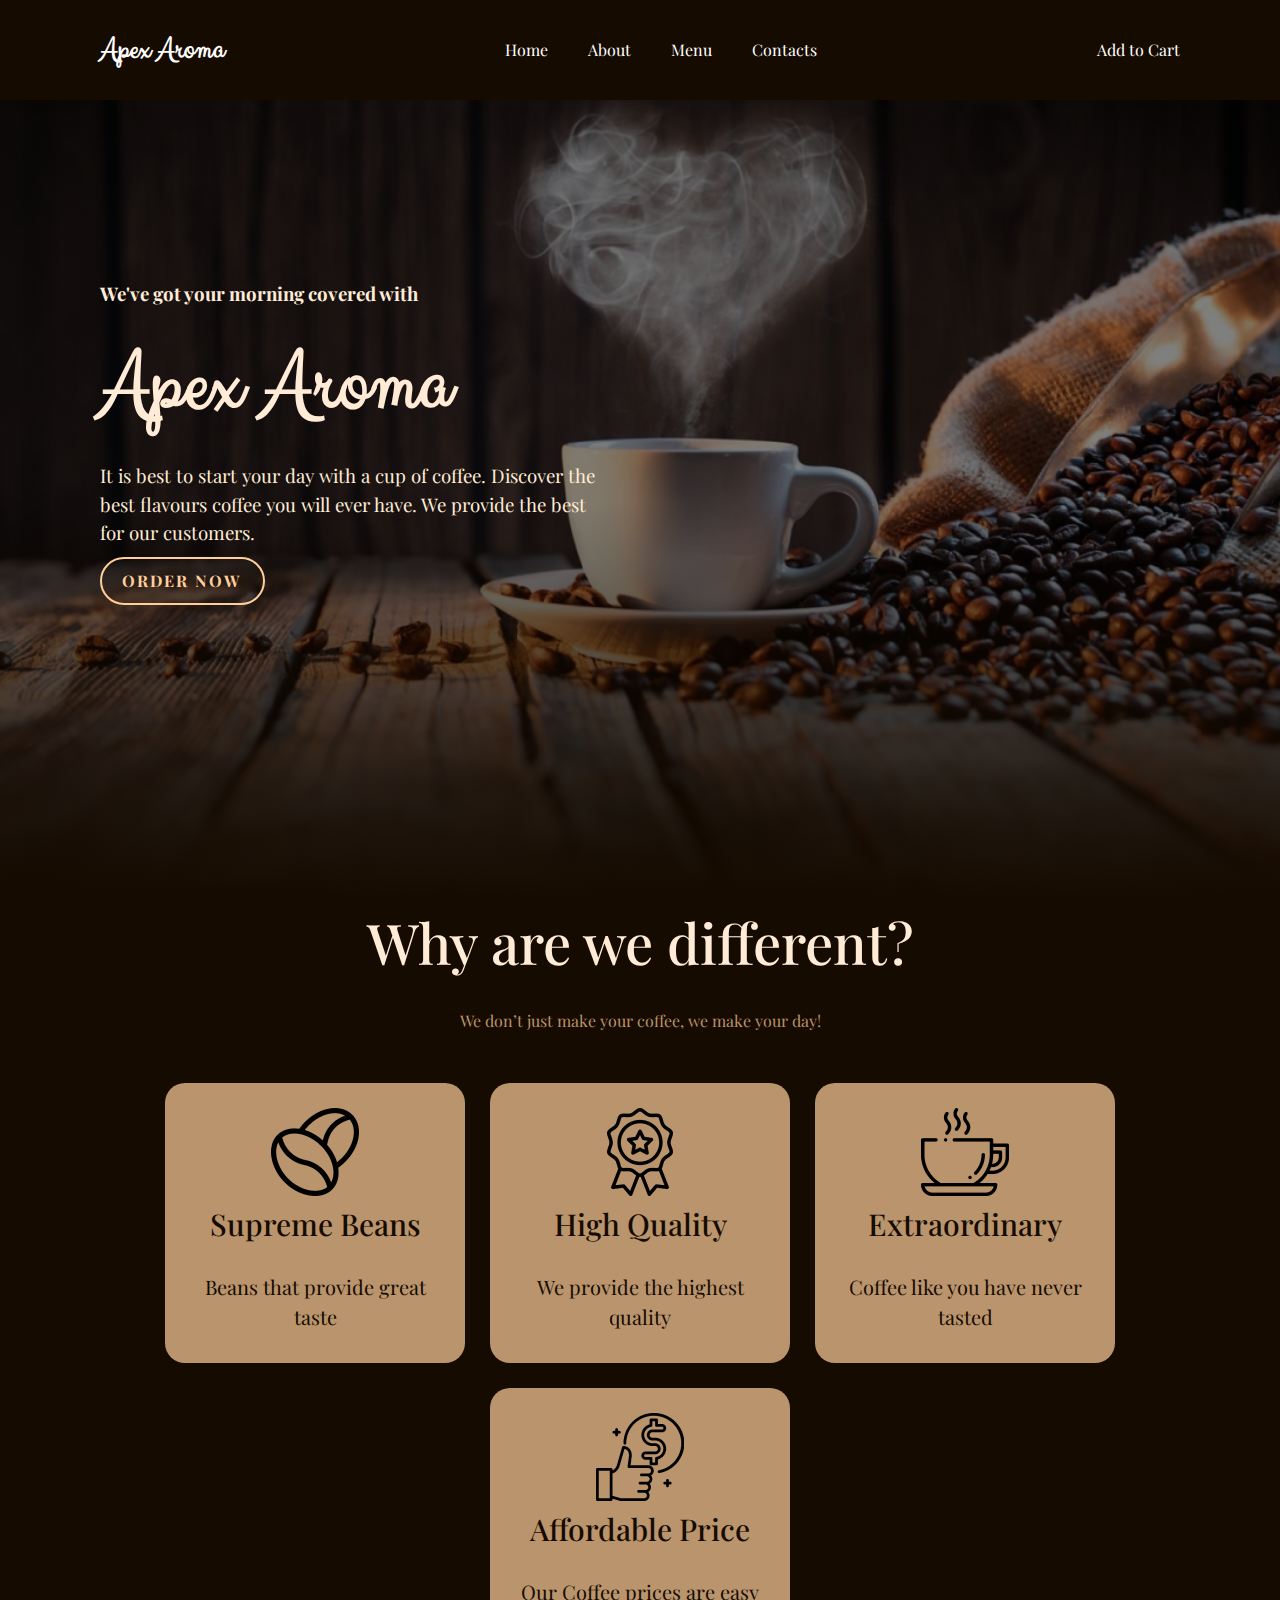
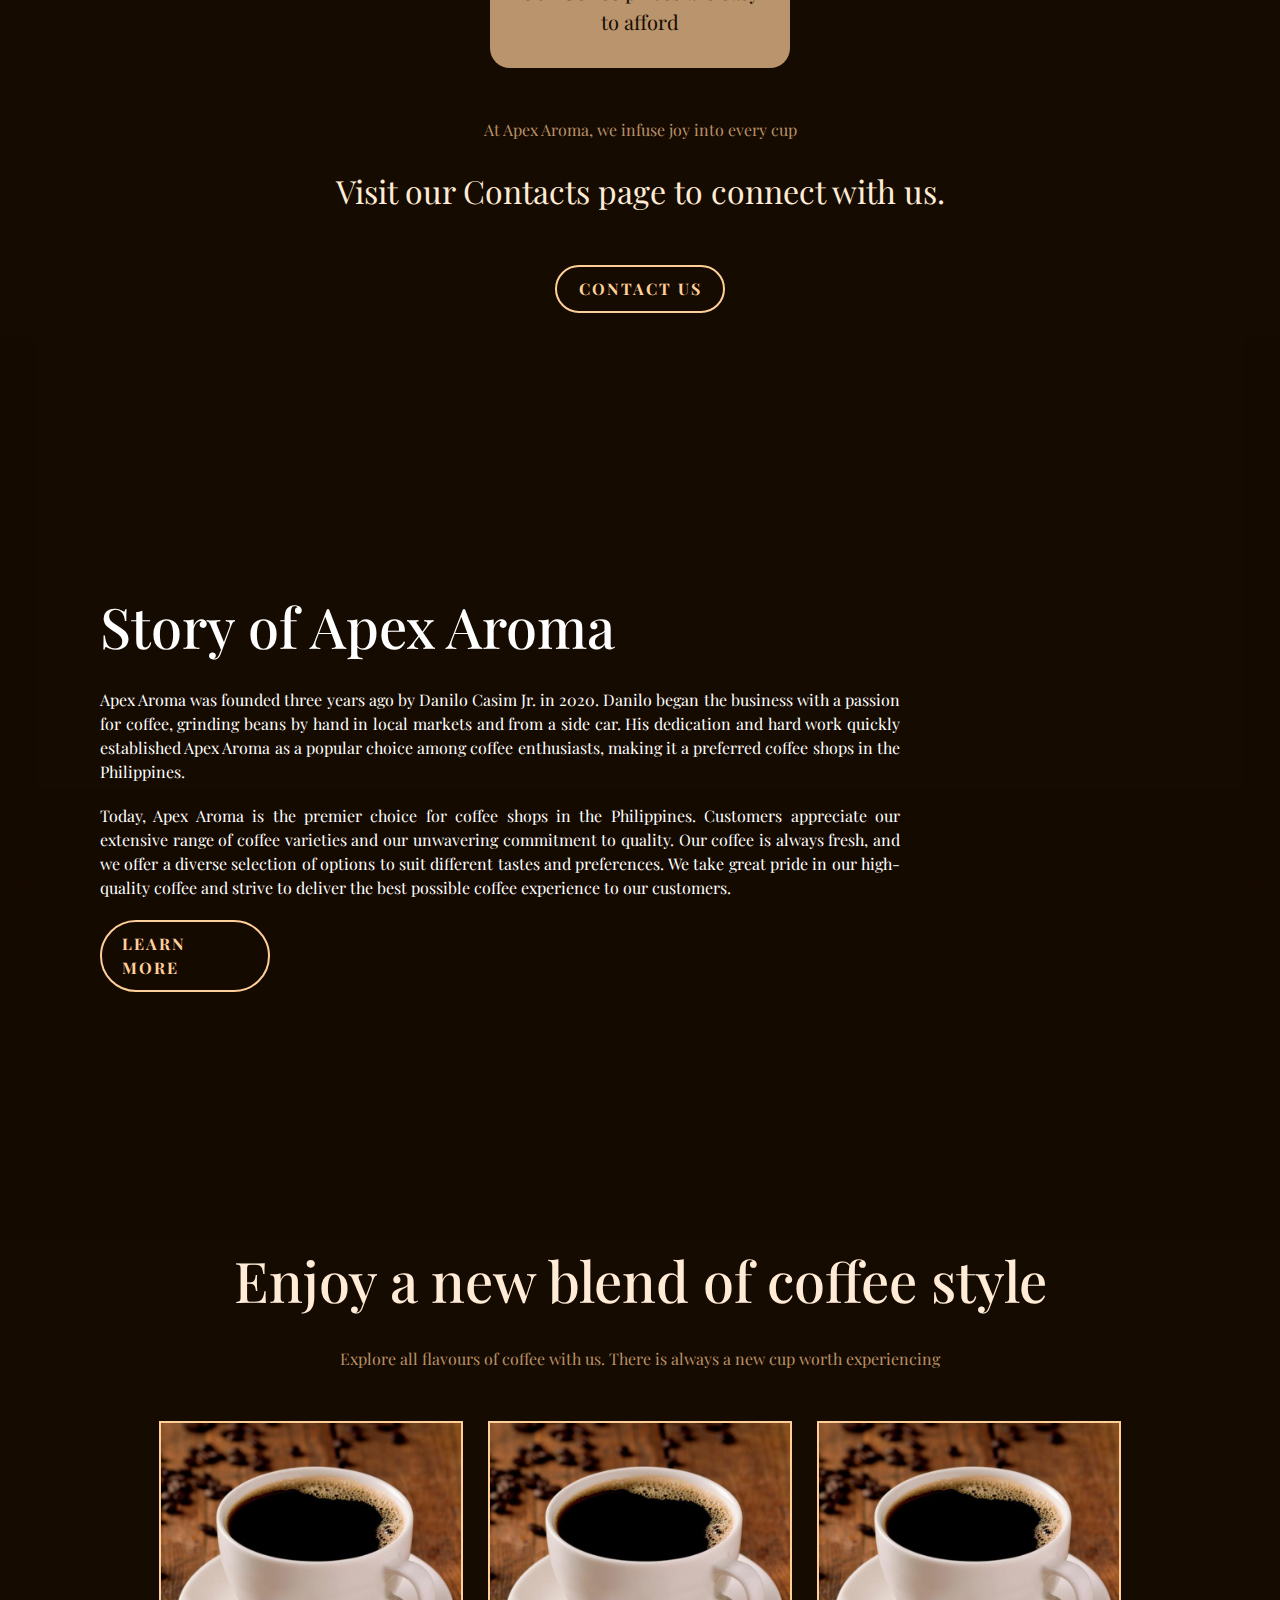
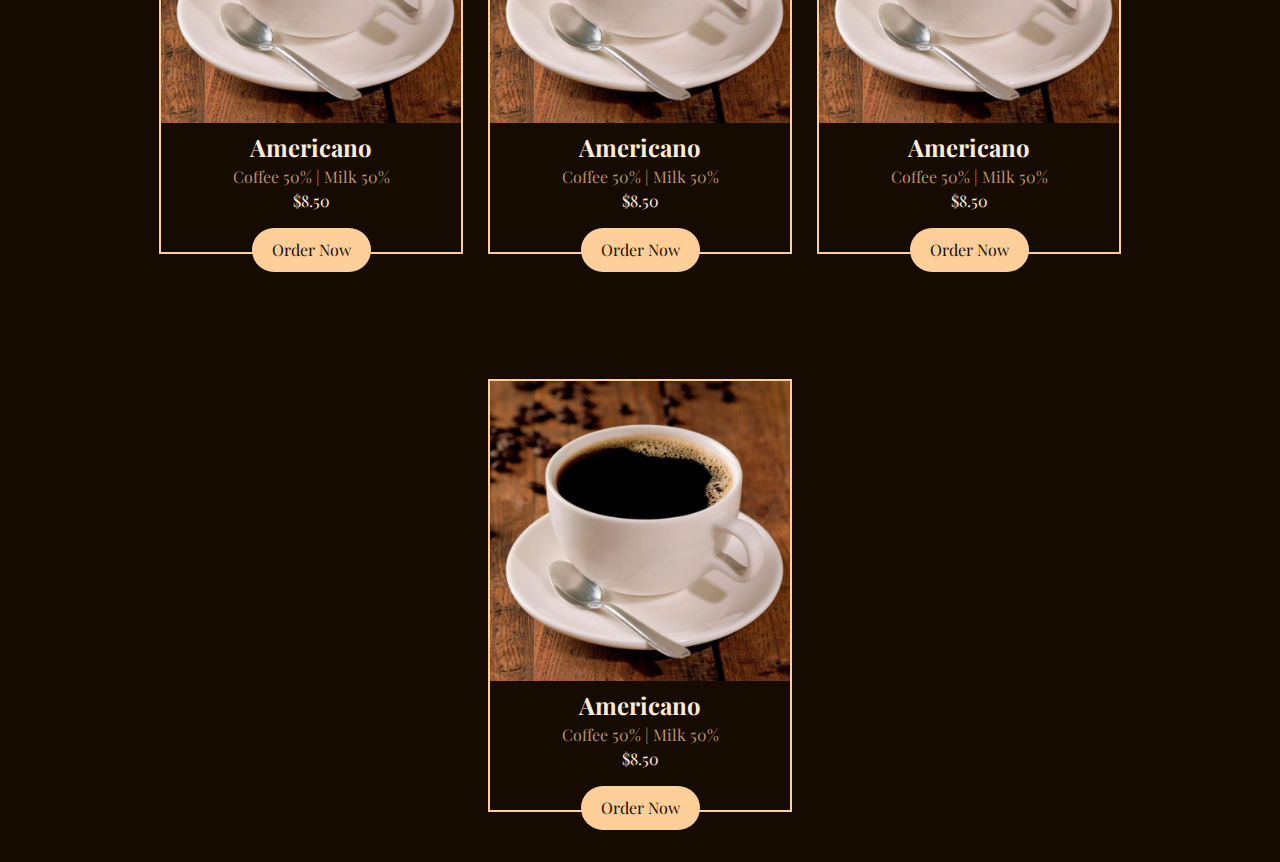
==== index.html @ 21113a62 "add Container for all coffees and foods" ====
<!DOCTYPE html>
<html lang="en">

<head>
    <meta charset="UTF-8" />
    <meta name="viewport" content="width=device-width, initial-scale=1.0" />
    <title>Apex Aroma</title>
    <link rel="icon" type="image/x-icon" href="/images/logo.png" />

    <link rel="preconnect" href="https://fonts.googleapis.com" />
    <link rel="preconnect" href="https://fonts.gstatic.com" crossorigin />
    <link href="https://fonts.googleapis.com/css2?family=Playfair+Display:ital,wght@0,400..900;1,400..900&display=swap" rel="stylesheet" />
    <link rel="preconnect" href="https://fonts.googleapis.com" />
    <link rel="preconnect" href="https://fonts.gstatic.com" crossorigin />
    <link href="https://fonts.googleapis.com/css2?family=Clicker+Script&display=swap" rel="stylesheet" />
    <link rel="stylesheet" href="styles.css" />
</head>

<body>
    <div class="container">
        <div class="landing-page">
            <nav>
                <div class="logo">
                    <h1><a href="index.html">Apex Aroma</a></h1>
                </div>
                <ul>
                    <li>
                        <a href="index.html" aria-label="This is the landing page">Home</a>
                    </li>
                    <li>
                        <a href="pages/about.html" aria-label="Read more about of this page">About</a
              >
            </li>
            <li>
              <a href="pages/menu.html" aria-label="Read more about menu of this page"
                >Menu</a
              >
            </li>
            <li>
              <a
                href="pages/contact.html"
                aria-label="Read more about contacts of this page"
                >Contacts</a
              >
            </li>
          </ul>
          <div class="links">
            <a href="#">Add to Cart</a>
        </div>
        </nav>
        <div class="landing-page-content">
            <h3>We've got your morning covered with</h3>
            <h1 class="brand-name">Apex Aroma</h1>
            <h3 class="heading-description">
                It is best to start your day with a cup of coffee. Discover the best flavours coffee you will ever have. We provide the best for our customers.
            </h3>
            <a class="btn menu" href="menu.html">Order Now</a>
        </div>
    </div>
    <div class="featured-section">
        <h2>Why are we different?</h2>
        <p>We don’t just make your coffee, we make your day!</p>
        <div class="wrapper">
            <div class="item">
                <div class="item-image">
                    <img src="images/coffee-beans 1.png" alt="coffee beans" />
                </div>
                <div class="item-title">
                    <h2>Supreme Beans</h2>
                </div>
                <div class="item-description">
                    <p>Beans that provide great taste</p>
                </div>
            </div>
            <div class="item">
                <div class="item-image">
                    <img src="images/badge 1.png" alt="badge" />
                </div>
                <div class="item-title">
                    <h2>High Quality</h2>
                </div>
                <div class="item-description">
                    <p>We provide the highest quality</p>
                </div>
            </div>
            <div class="item">
                <div class="item-image">
                    <img src="images/coffee-cup 1.png" alt="cup" />
                </div>
                <div class="item-title">
                    <h2>Extraordinary</h2>
                </div>
                <div class="item-description">
                    <p>Coffee like you have never tasted</p>
                </div>
            </div>
            <div class="item">
                <div class="item-image">
                    <img src="images/best-price 1.png" alt="best price" />
                </div>
                <div class="item-title">
                    <h2>Affordable Price</h2>
                </div>
                <div class="item-description">
                    <p>Our Coffee prices are easy to afford</p>
                </div>
            </div>
        </div>
        <div class="contacts">
            <p>
                At Apex Aroma, we infuse joy into every cup
                <span class="block">Visit our Contacts page to connect with us.
            </span>
            </p>
            <a class="btn btn-contacts" href="pages/contact.html">Contact Us</a>
        </div>
    </div>
    <div class="about-section">
        <h2>Story of Apex Aroma</h2>
        <p>
            Apex Aroma was founded three years ago by Danilo Casim Jr. in 2020. Danilo began the business with a passion for coffee, grinding beans by hand in local markets and from a side car. His dedication and hard work quickly established Apex Aroma as a popular
            choice among coffee enthusiasts, making it a preferred coffee shops in the Philippines.
        </p>
        <p>
            Today, Apex Aroma is the premier choice for coffee shops in the Philippines. Customers appreciate our extensive range of coffee varieties and our unwavering commitment to quality. Our coffee is always fresh, and we offer a diverse selection of options
            to suit different tastes and preferences. We take great pride in our high-quality coffee and strive to deliver the best possible coffee experience to our customers.
        </p>
        <a class="btn btn-about" href="pages/about.html">Learn More</a>
    </div>
    <div class="products-gallery">
        <h2 class="heading">Enjoy a new blend of coffee style</h2>
        <p class="description">Explore all flavours of coffee with us. There is always a new cup worth experiencing</p>
        <div class="coffee-wrapper">
            <div class="coffee-container">
                <div class="coffee-img">
                    <img src="images/americano.jpeg" alt="americano" />
                </div>
                <div class="coffee-content">
                    <h2>Americano</h2>
                    <p class="brown">Coffee 50% | Milk 50%</p>
                    <p>$8.50</p>
                </div>
                <a href="#">Order Now</a>
            </div>
            <div class="coffee-container">
                <div class="coffee-img">
                    <img src="images/americano.jpeg" alt="americano" />
                </div>
                <div class="coffee-content">
                    <h2>Americano</h2>
                    <p class="brown">Coffee 50% | Milk 50%</p>
                    <p>$8.50</p>
                </div>
                <a href="#">Order Now</a>
            </div>
            <div class="coffee-container">
                <div class="coffee-img">
                    <img src="images/americano.jpeg" alt="americano" />
                </div>
                <div class="coffee-content">
                    <h2>Americano</h2>
                    <p class="brown">Coffee 50% | Milk 50%</p>
                    <p>$8.50</p>
                </div>
                <a href="#">Order Now</a>
            </div>
            <div class="coffee-container">
                <div class="coffee-img">
                    <img src="images/americano.jpeg" alt="americano" />
                </div>
                <div class="coffee-content">
                    <h2>Americano</h2>
                    <p class="brown">Coffee 50% | Milk 50%</p>
                    <p>$8.50</p>
                </div>
                <a href="#">Order Now</a>
            </div>



        </div>


    </div>
    </div>
    </div>
</body>

</html>
---- styles.css ----
:root {
  --brown: #160b00;
  --btn: #ffcf9a;
  --text-content: #ffcf9ab3;
  --text-heading: #ffebd6;
  --white: #ffffff;
}

html {
  box-sizing: border-box;
}

*,
*::before,
*::after {
  box-sizing: inherit;
  margin: 0;
  padding: 0;
  line-height: 1.5;
}

body {
  font-family: "Playfair Display", serif;
  color: var(--white);
}

.landing-page {
  background-image: linear-gradient(
      180deg,
      rgba(0, 0, 0, 0.5) 56%,
      #160b00 100%
    ),
    url(images/coffee_image.png);
  background-repeat: no-repeat;
  background-size: cover;
  background-position: right 0px center;
  min-height: 100dvh;
}

.logo {
  font-family: "Clicker Script", serif;
}

nav {
  position: sticky;
  top: 0;
  display: flex;
  justify-content: space-between;
  align-items: center;
  height: 100px;
  padding: 0 100px;
  background-color: var(--brown);
}

ul {
  display: flex;
  list-style: none;
  column-gap: 40px;
}

a {
  text-decoration: none;
  color: inherit;
}

.landing-page-content {
  display: flex;
  flex-direction: column;
  margin: 180px 100px 0;
  row-gap: 10px;
  color: var(--text-heading);
}

.brand-name {
  font-family: "Clicker Script", serif;
  font-size: clamp(3.5rem, 7vw, 8rem);
}

.heading-description {
  max-width: 500px;
  font-weight: normal;
}

.btn {
  display: inline-block;
  padding: 10px 20px;
  width: 165px;
  border: 2px solid var(--btn);
  border-radius: 50px;
  color: var(--btn);
  font-weight: bold;
  letter-spacing: 2px;
  text-transform: uppercase;
}

.btn:hover {
  background-color: var(--btn);
  color: var(--brown);
  transition: 0.3s ease-in;
}

.featured-section {
  min-height: 100dvh;
  background-color: var(--brown);
  text-align: center;
  display: flex;
  justify-content: center;
  align-items: center;
  flex-direction: column;
}

.featured-section h2 {
  color: var(--text-heading);
  font-size: clamp(2rem, 5vw, 3.5rem);
  font-weight: 500;
  margin-bottom: 25px;
}

.featured-section p {
  font-weight: normal;
  color: var(--text-content);
}

.wrapper {
  display: flex;
  flex-wrap: wrap;
  justify-content: center;
  align-items: center;
  margin: 50px;
  gap: 25px;
}

.item {
  display: inline-block;
  background-color: var(--text-content);
  height: 280px;
  max-width: 300px;
  border-radius: 20px;
  padding: 25px;
  box-shadow: 50px;
}

.item-title h2 {
  color: var(--brown);
  font-size: 30px;
}

.item-description p {
  font-size: 20px;
  color: var(--brown);
}

span.block {
  margin: 25px 0;
  display: block;
  font-size: clamp(0.5rem, 4vw, 2rem);
  color: var(--text-heading);
}

.btn-contacts {
  width: 170px;
  margin: 25px 0;
}

.about-section {
  display: flex;
  flex-direction: column;
  justify-content: center;
  align-items: flex-start;
  min-height: 100dvh;
  background: linear-gradient(180deg, #160b00 0%, rgba(22, 11, 0, 0.5) 100%),
    url(images/coffee-bg.png) no-repeat right 0 center / cover var(--brown);
  box-shadow: inset 0 -412px 500px -270px #160b00;
  gap: 20px;
  padding: 100px;
}

.about-section h2 {
  font-size: clamp(2rem, 5vw, 3.5rem);
  font-weight: 500;
}

.about-section p {
  max-width: 800px;
  font-size: clamp(1rem, 1.25vw, 1.25rem);
  text-align: justify;
}

.btn-about {
  width: 170px;
}

.products-gallery {
  min-height: 100dvh;
  background-color: var(--brown);
  display: flex;
  align-items: center;
  justify-content: center;
  flex-direction: column;
}

.products-gallery .heading {
  color: var(--text-heading);
  font-size: clamp(2rem, 5vw, 3.5rem);
  font-weight: 500;
  margin-bottom: 25px;
}

.products-gallery .description {
  font-weight: normal;
  color: var(--text-content);
  text-align: center;
}

.coffee-wrapper {
  display: flex;
  justify-content: center;
  flex-direction: row;
  flex-wrap: wrap;
  gap: 25px;
}

.coffee-container {
  background-color: var(--brown);
  display: flex;
  flex-direction: column;
  flex-wrap: wrap;
  justify-content: center;
  align-items: center;
  border: 2px solid var(--btn);
  margin: 50px 0;
}

.products-gallery img {
  height: auto;
  width: 300px;
}

.coffee-content {
  text-align: center;
  color: var(--text-heading);
}

.coffee-content .brown {
  color: var(--text-content);
}

.products-gallery a {
  text-decoration: none;
  background-color: var(--btn);
  color: var(--brown);
  padding: 10px 20px;
  border-radius: 50px;
  margin: 15px 0 -20px;
}

.products-gallery a:hover {
  transform: scale(1.1);
  transition: 0.2s ease-in;
}
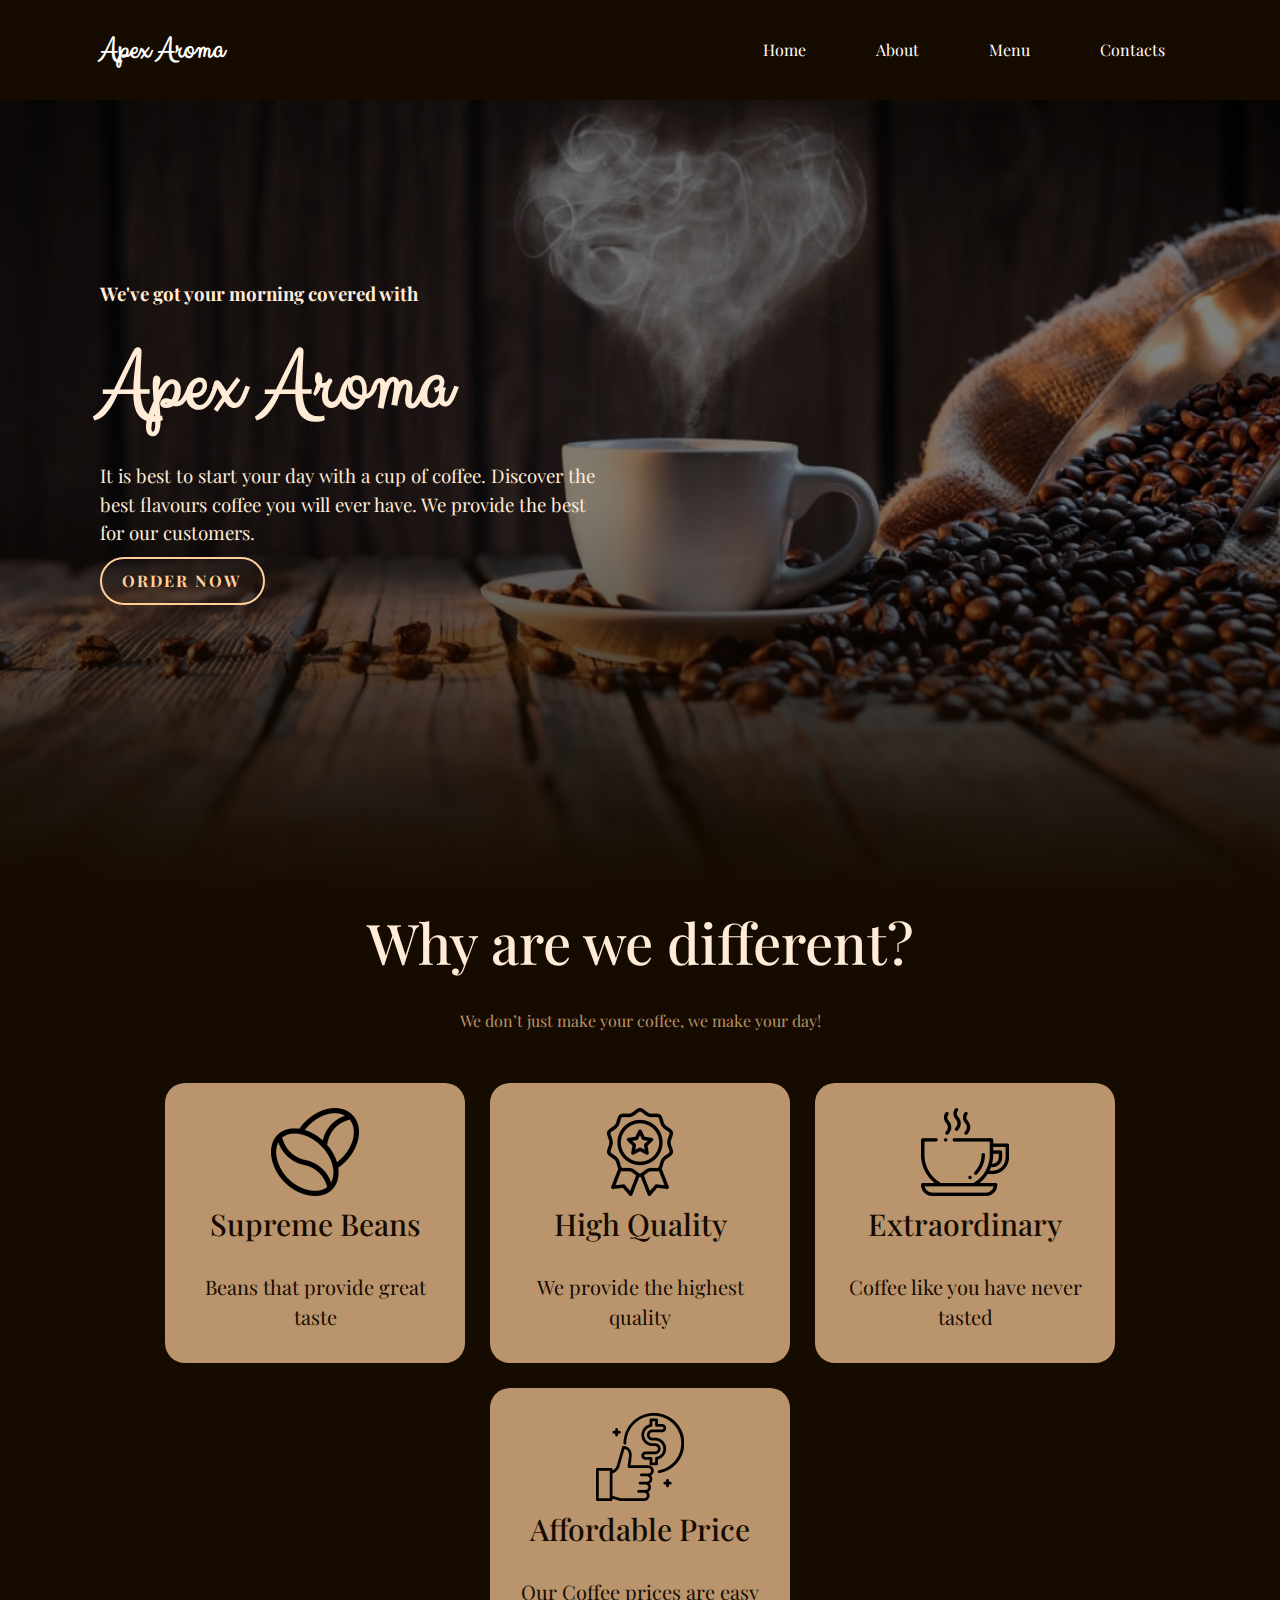
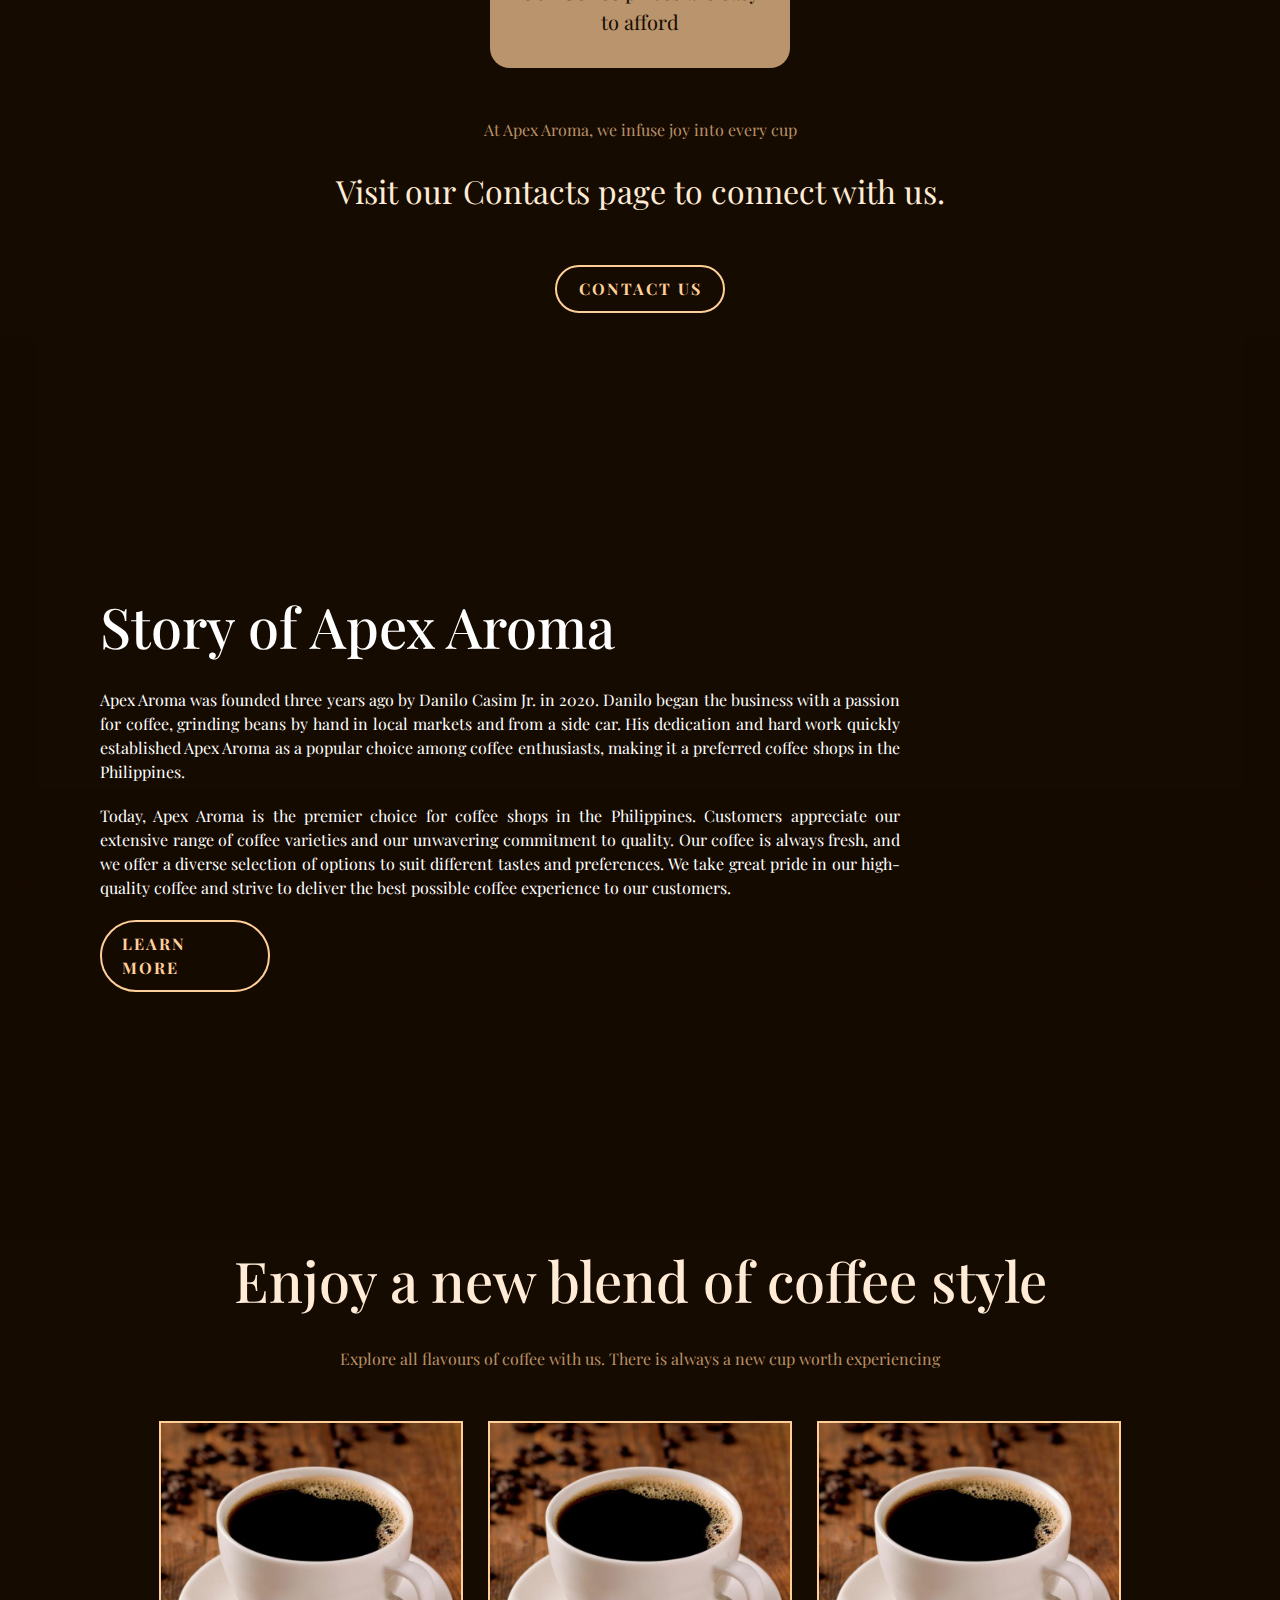
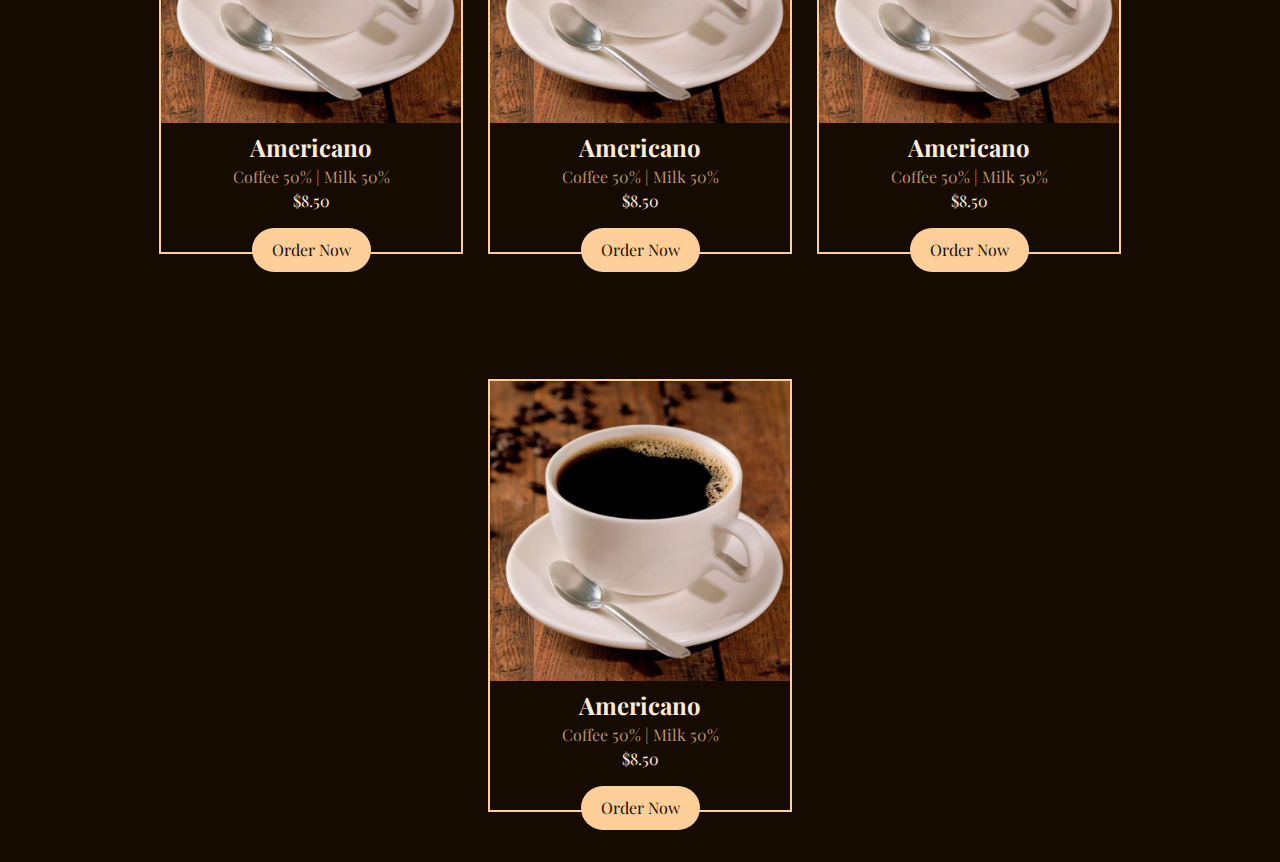
==== commit 8d1abe02: "Add navigation bar responsive burger" ====
--- a/index.html
+++ b/index.html
@@ -23,7 +23,7 @@
                 <div class="logo">
                     <h1><a href="index.html">Apex Aroma</a></h1>
                 </div>
-                <ul>
+                <ul class="nav-links">
                     <li>
                         <a href="index.html" aria-label="This is the landing page">Home</a>
                     </li>
@@ -44,9 +44,12 @@
               >
             </li>
           </ul>
-          <div class="links">
-            <a href="#">Add to Cart</a>
-        </div>
+          <div class="burger">
+            <div class="line-1"></div>
+            <div class="line-2"></div>
+            <div class="line-3"></div>
+          </div>    
+        
         </nav>
         <div class="landing-page-content">
             <h3>We've got your morning covered with</h3>
@@ -184,6 +187,7 @@
     </div>
     </div>
     </div>
+    <script src="index.js"></script>
 </body>
 
 </html>--- a/styles.css
+++ b/styles.css
@@ -52,6 +52,45 @@
   background-color: var(--brown);
 }
 
+.nav-links {
+  display: flex;
+  justify-content: space-around;
+  width: 40%;
+}
+
+.nav-links a {
+  position: relative;
+  color: var(--white);
+  text-decoration: none;
+}
+
+.nav-links a::before {
+  content: "";
+  position: absolute;
+  top: 100%;
+  left: 0;
+  width: 0;
+  height: 2px;
+  background: var(--white);
+  transition: 0.3s;
+}
+
+.nav-links a:hover::before {
+  width: 100%;
+}
+
+.burger {
+  display: none;
+}
+
+.burger div {
+  width: 25px;
+  height: 3px;
+  background-color: var(--white);
+  margin: 5px;
+  transition: all 0.3s ease;
+}
+
 ul {
   display: flex;
   list-style: none;
@@ -258,3 +297,83 @@
   transform: scale(1.1);
   transition: 0.2s ease-in;
 }
+
+/* PHONE */
+
+@media screen and (max-width: 768px) {
+  body {
+    overflow-x: hidden;
+  }
+  .landing-page {
+    margin: 0 -100px;
+  }
+  .landing-page-content {
+    margin-top: 20%;
+    padding: 0 10%;
+  }
+  .about-section {
+    margin: 0 -100px;
+    padding: 0 35%;
+  }
+  nav {
+    display: flex;
+    justify-content: space-around;
+  }
+  .nav-links {
+    position: absolute;
+    right: 0px;
+    height: 92vh;
+    top: 8vh;
+    background-color: var(--brown);
+    z-index: 5;
+    display: flex;
+    flex-direction: column;
+    align-items: center;
+    width: 100%;
+    transform: translateX(100%);
+    transition: transform 0.5s ease-in;
+  }
+  .nav-links li {
+    opacity: 0;
+  }
+  .products-gallery {
+    text-align: center;
+  }
+  .burger,
+  .logo {
+    display: block;
+    cursor: pointer;
+    z-index: 6;
+  }
+}
+
+.nav-active {
+  transform: translateX(0%);
+}
+
+@keyframes navLinkFade {
+  from {
+    opacity: 0;
+    transform: translateX(50px);
+  }
+  to {
+    opacity: 1;
+    transform: translateX(0px);
+  }
+}
+
+.toggle .line-1 {
+  transform: rotate(-45deg) translate(-5px, 6px);
+}
+
+.toggle .line-2 {
+  opacity: 0;
+}
+
+.toggle .line-3 {
+  transform: rotate(45deg) translate(-5px, -6px);
+}
+
+.nav-active {
+  transform: translateX(0%);
+}
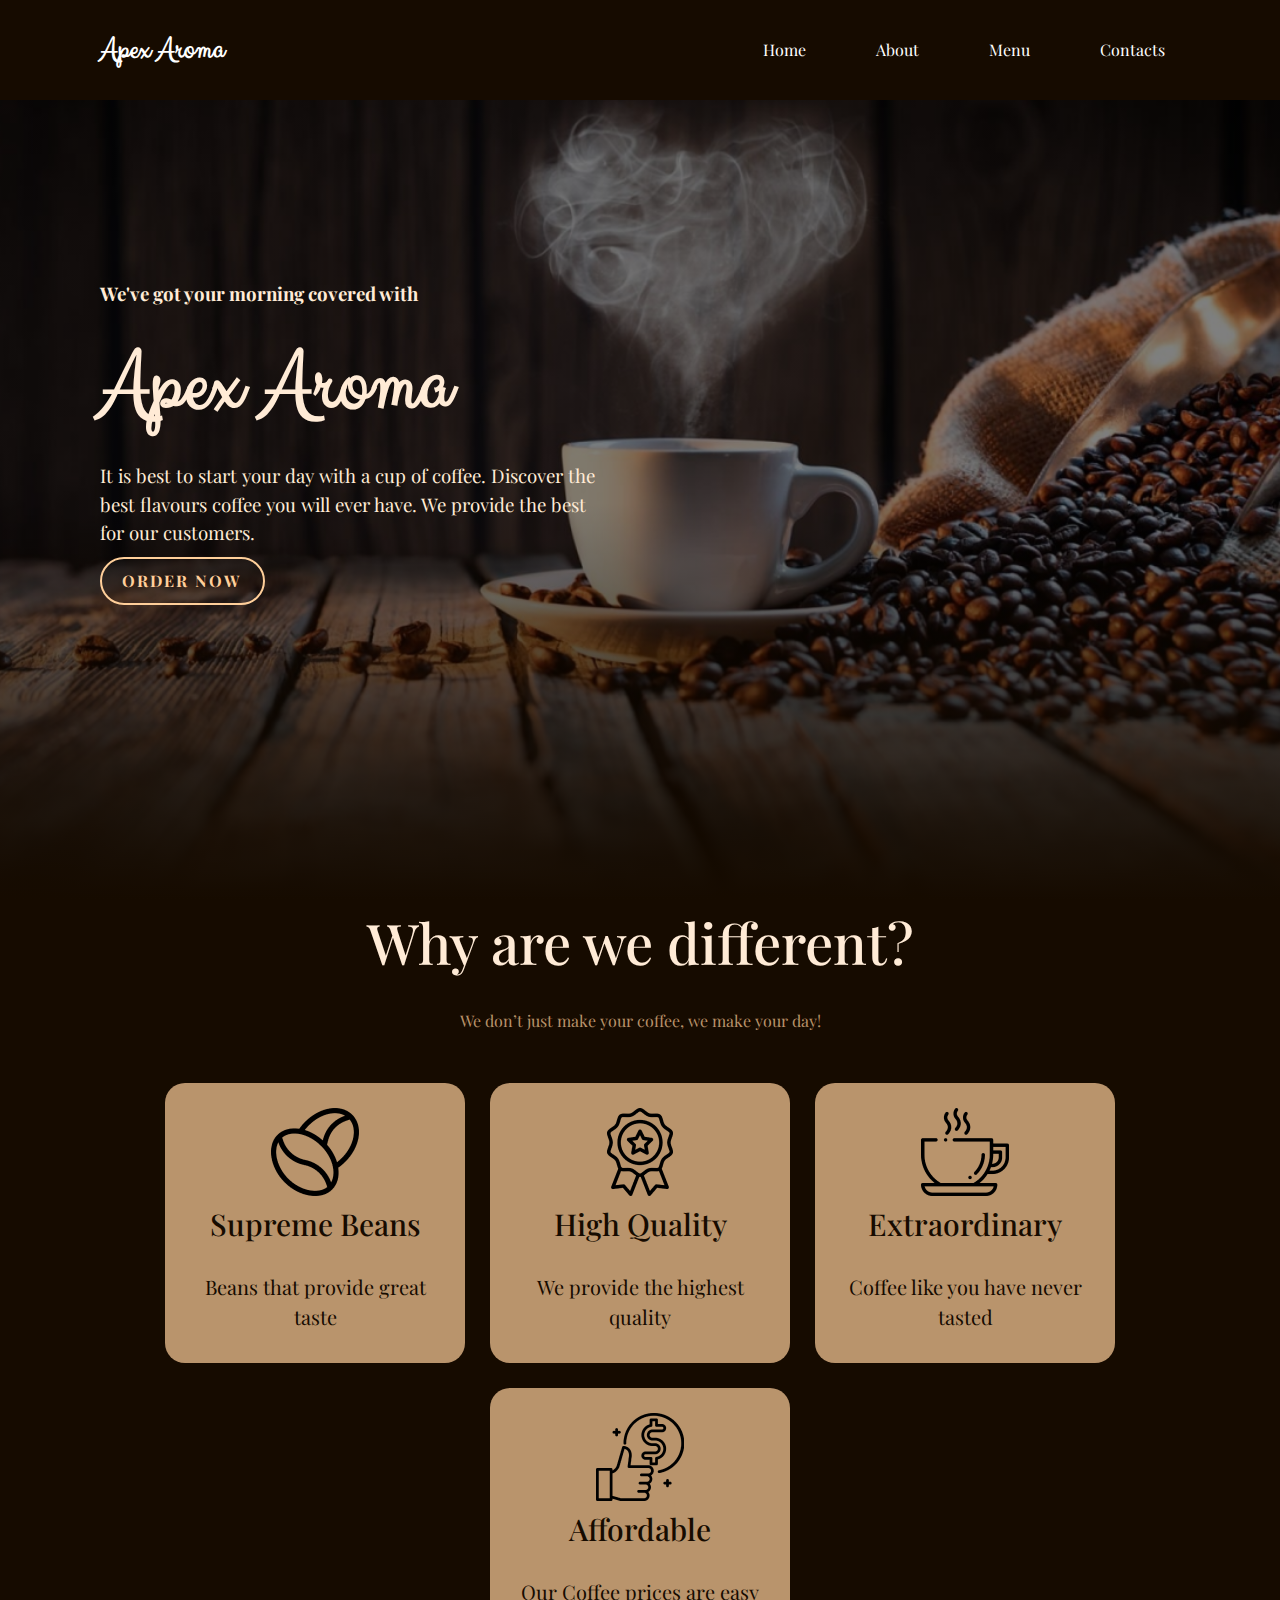
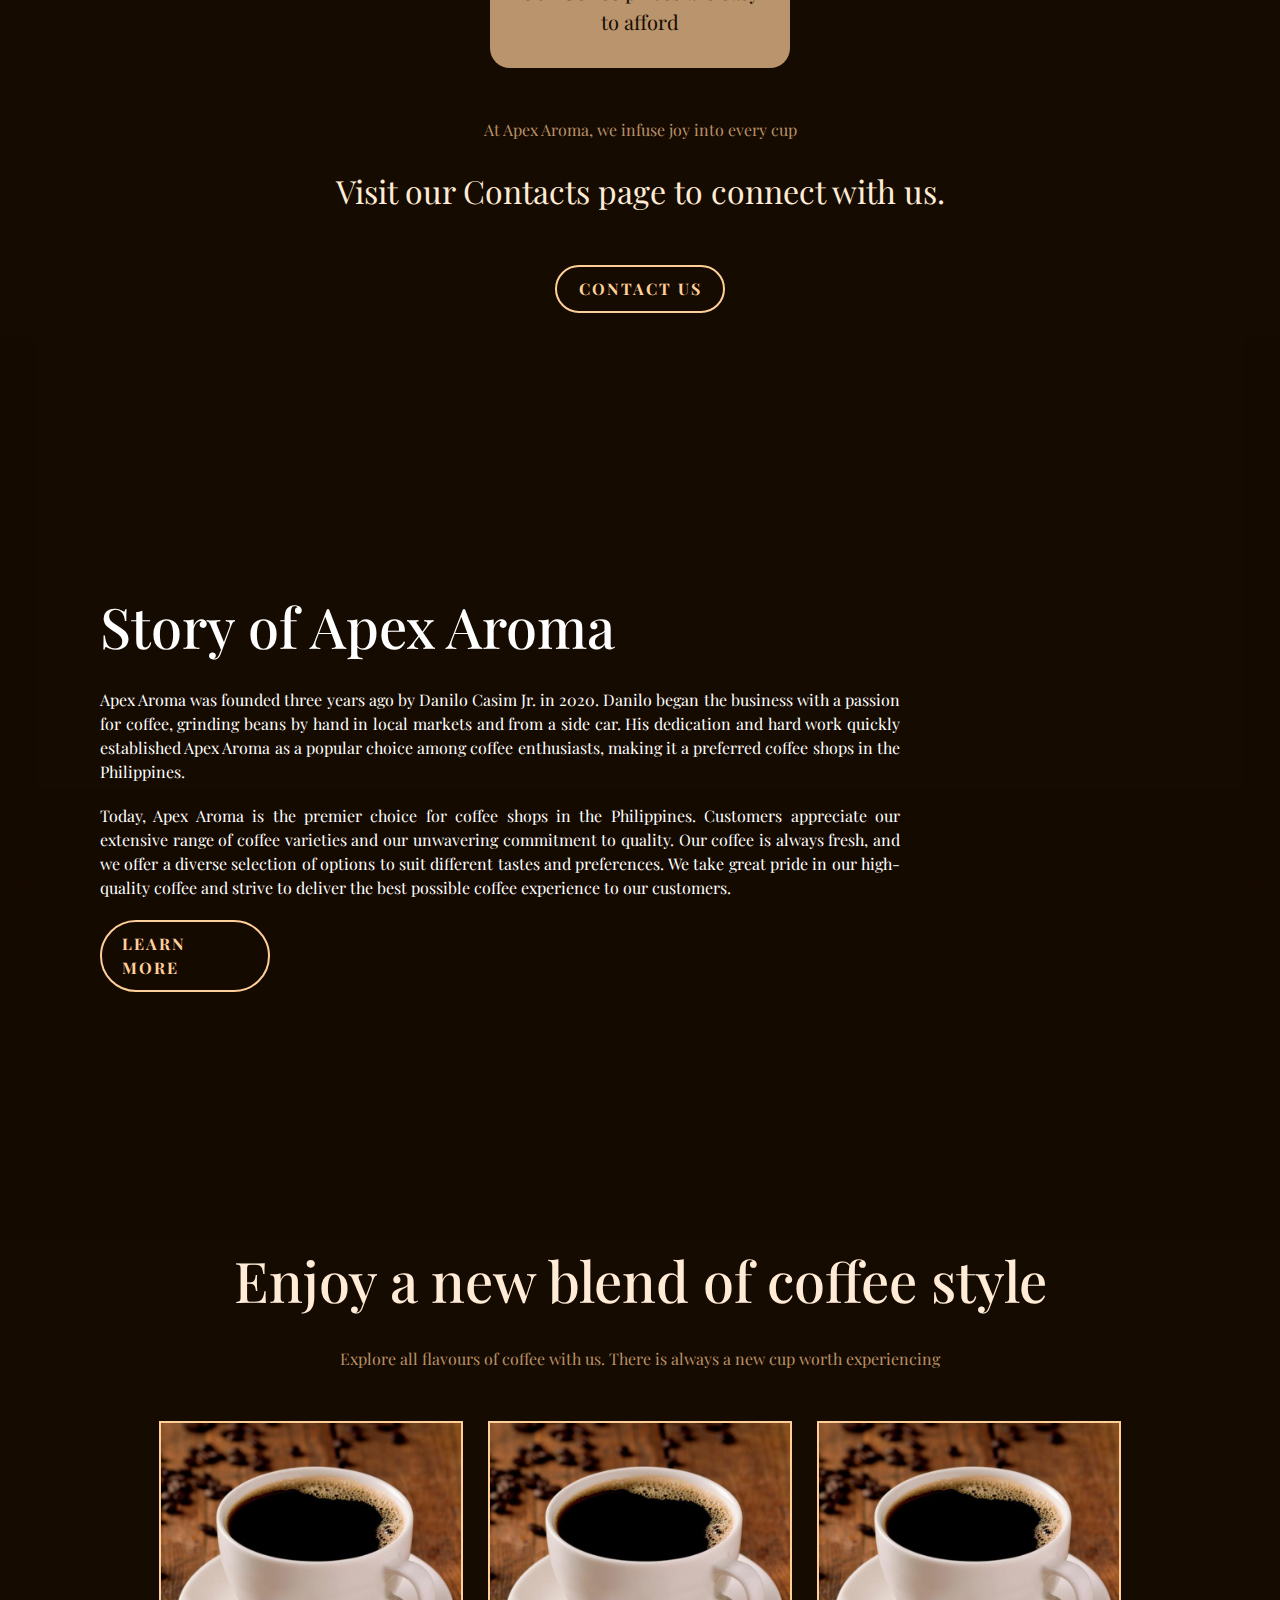
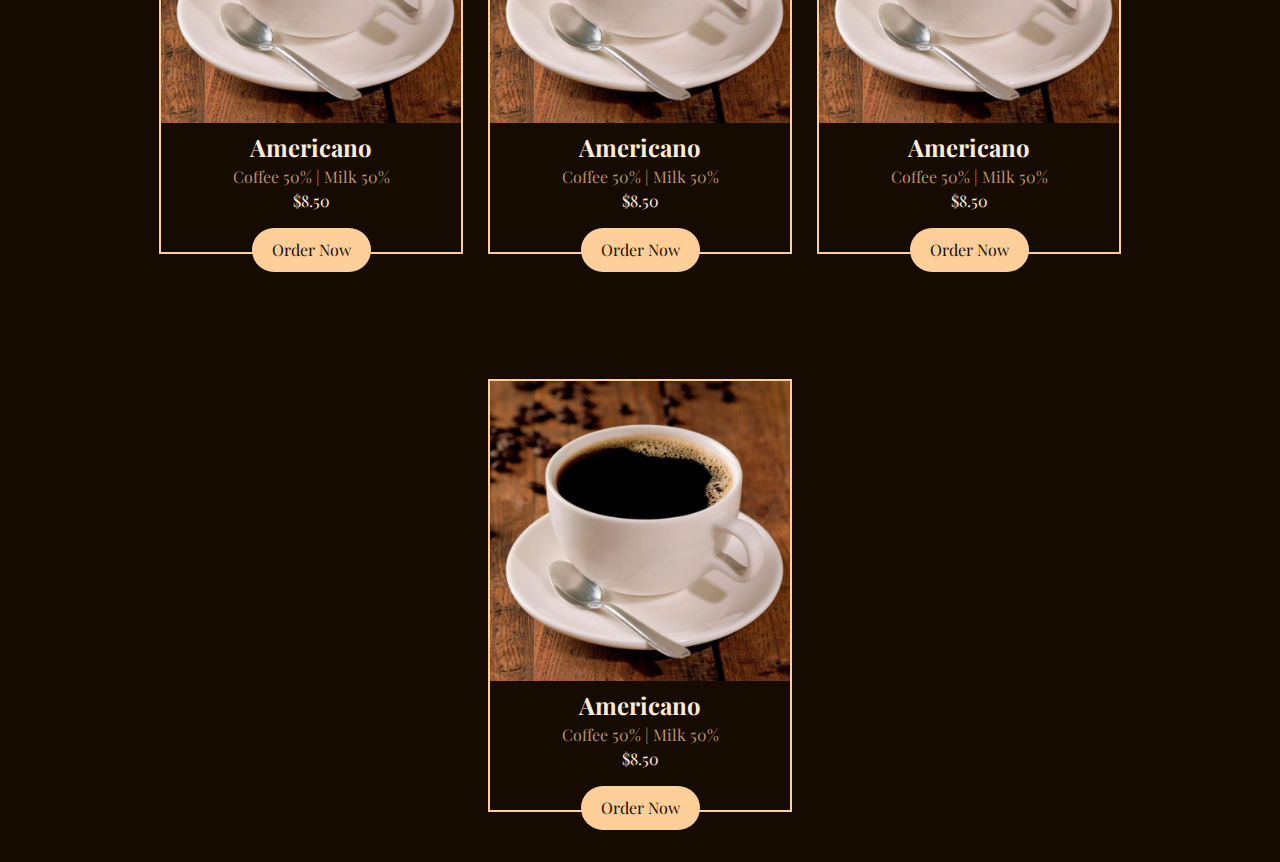
==== commit 4cad4745: "Add preloader and fix bugs" ====
--- a/index.html
+++ b/index.html
@@ -17,6 +17,15 @@
 </head>
 
 <body>
+    <div id="preloader">
+        <img src="images/logo.png" alt="logo">
+        <h1>Brewing Your Coffee</h1>
+        <div class="loading">
+            <div class="line-box">
+                <div class="line"></div>
+            </div>
+        </div>
+    </div>
     <div class="container">
         <div class="landing-page">
             <nav>
@@ -57,7 +66,7 @@
             <h3 class="heading-description">
                 It is best to start your day with a cup of coffee. Discover the best flavours coffee you will ever have. We provide the best for our customers.
             </h3>
-            <a class="btn menu" href="menu.html">Order Now</a>
+            <a class="btn menu" href="pages/menu.html">Order Now</a>
         </div>
     </div>
     <div class="featured-section">
@@ -102,7 +111,7 @@
                     <img src="images/best-price 1.png" alt="best price" />
                 </div>
                 <div class="item-title">
-                    <h2>Affordable Price</h2>
+                    <h2>Affordable</h2>
                 </div>
                 <div class="item-description">
                     <p>Our Coffee prices are easy to afford</p>
--- a/styles.css
+++ b/styles.css
@@ -4,6 +4,8 @@
   --text-content: #ffcf9ab3;
   --text-heading: #ffebd6;
   --white: #ffffff;
+  --preloader: #7e5000;
+  --loading-duration: 2s;
 }
 
 html {
@@ -22,6 +24,7 @@
 body {
   font-family: "Playfair Display", serif;
   color: var(--white);
+  overflow-x: hidden;
 }
 
 .landing-page {
@@ -298,6 +301,59 @@
   transition: 0.2s ease-in;
 }
 
+/* PRELOADER */
+
+#preloader {
+  display: flex;
+  justify-content: center;
+  align-items: center;
+  flex-direction: column;
+  position: fixed;
+  background-color: var(--brown);
+  height: 100dvh;
+  width: 100%;
+  z-index: 100;
+  color: var(--preloader);
+  font-family: "Open Sans", Arial, sans-serif;
+  font-size: clamp(1rem, 3vw, 1.5rem);
+}
+
+#preloader img {
+  max-width: 250px;
+  height: auto;
+}
+
+.loading {
+  width: 100%;
+  height: auto;
+  display: flex;
+  justify-content: center;
+  align-items: center;
+}
+
+.loading .line-box {
+  width: 40%;
+  height: 5px;
+  border: 2px solid var(--preloader);
+  border-radius: 20px;
+}
+
+.loading .line-box .line {
+  height: 5px;
+  border-radius: 20px;
+  background-color: var(--preloader);
+  animation: loading var(--loading-duration) forwards cubic-bezier(0, 0, 0, 0);
+}
+
+@keyframes loading {
+  0% {
+    width: 0%;
+  }
+  100% {
+    width: 100%;
+  }
+}
+
 /* PHONE */
 
 @media screen and (max-width: 768px) {
@@ -306,6 +362,9 @@
   }
   .landing-page {
     margin: 0 -100px;
+  }
+  .loading .line-box {
+    width: 60%;
   }
   .landing-page-content {
     margin-top: 20%;
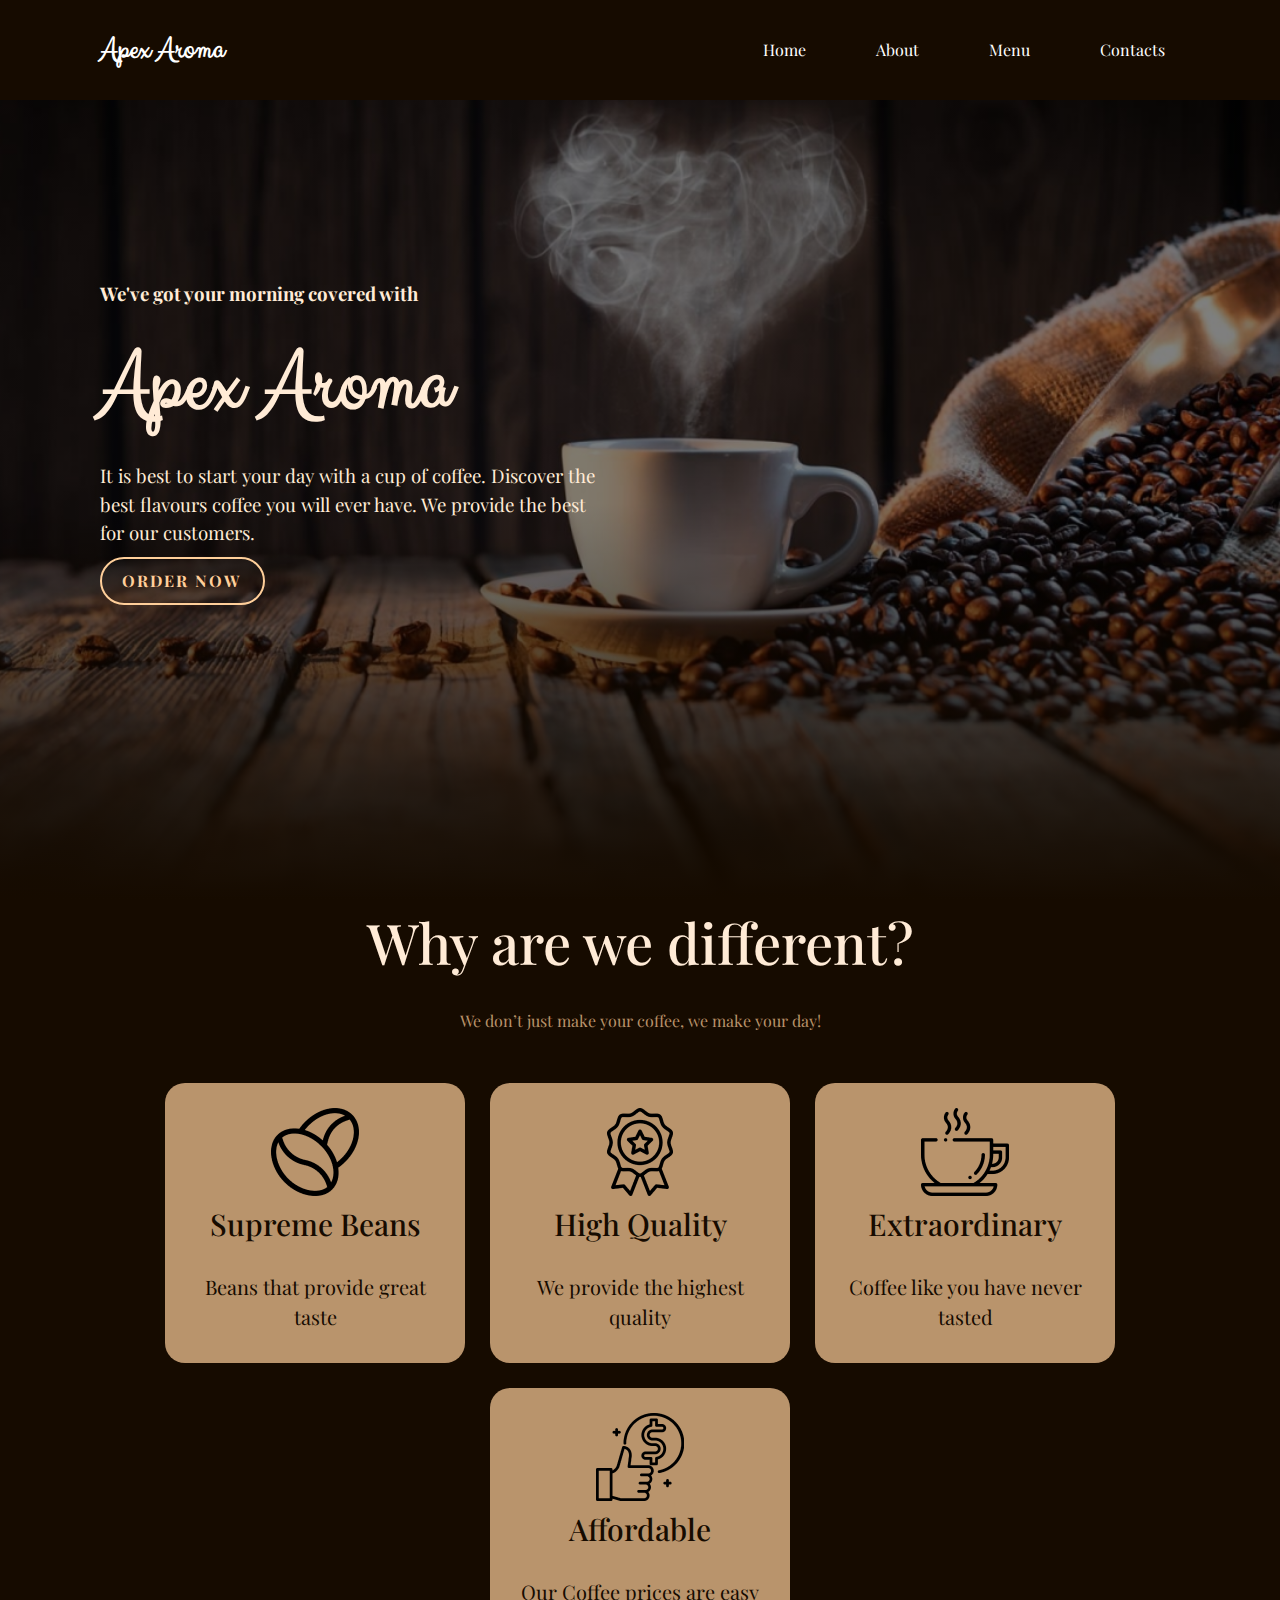
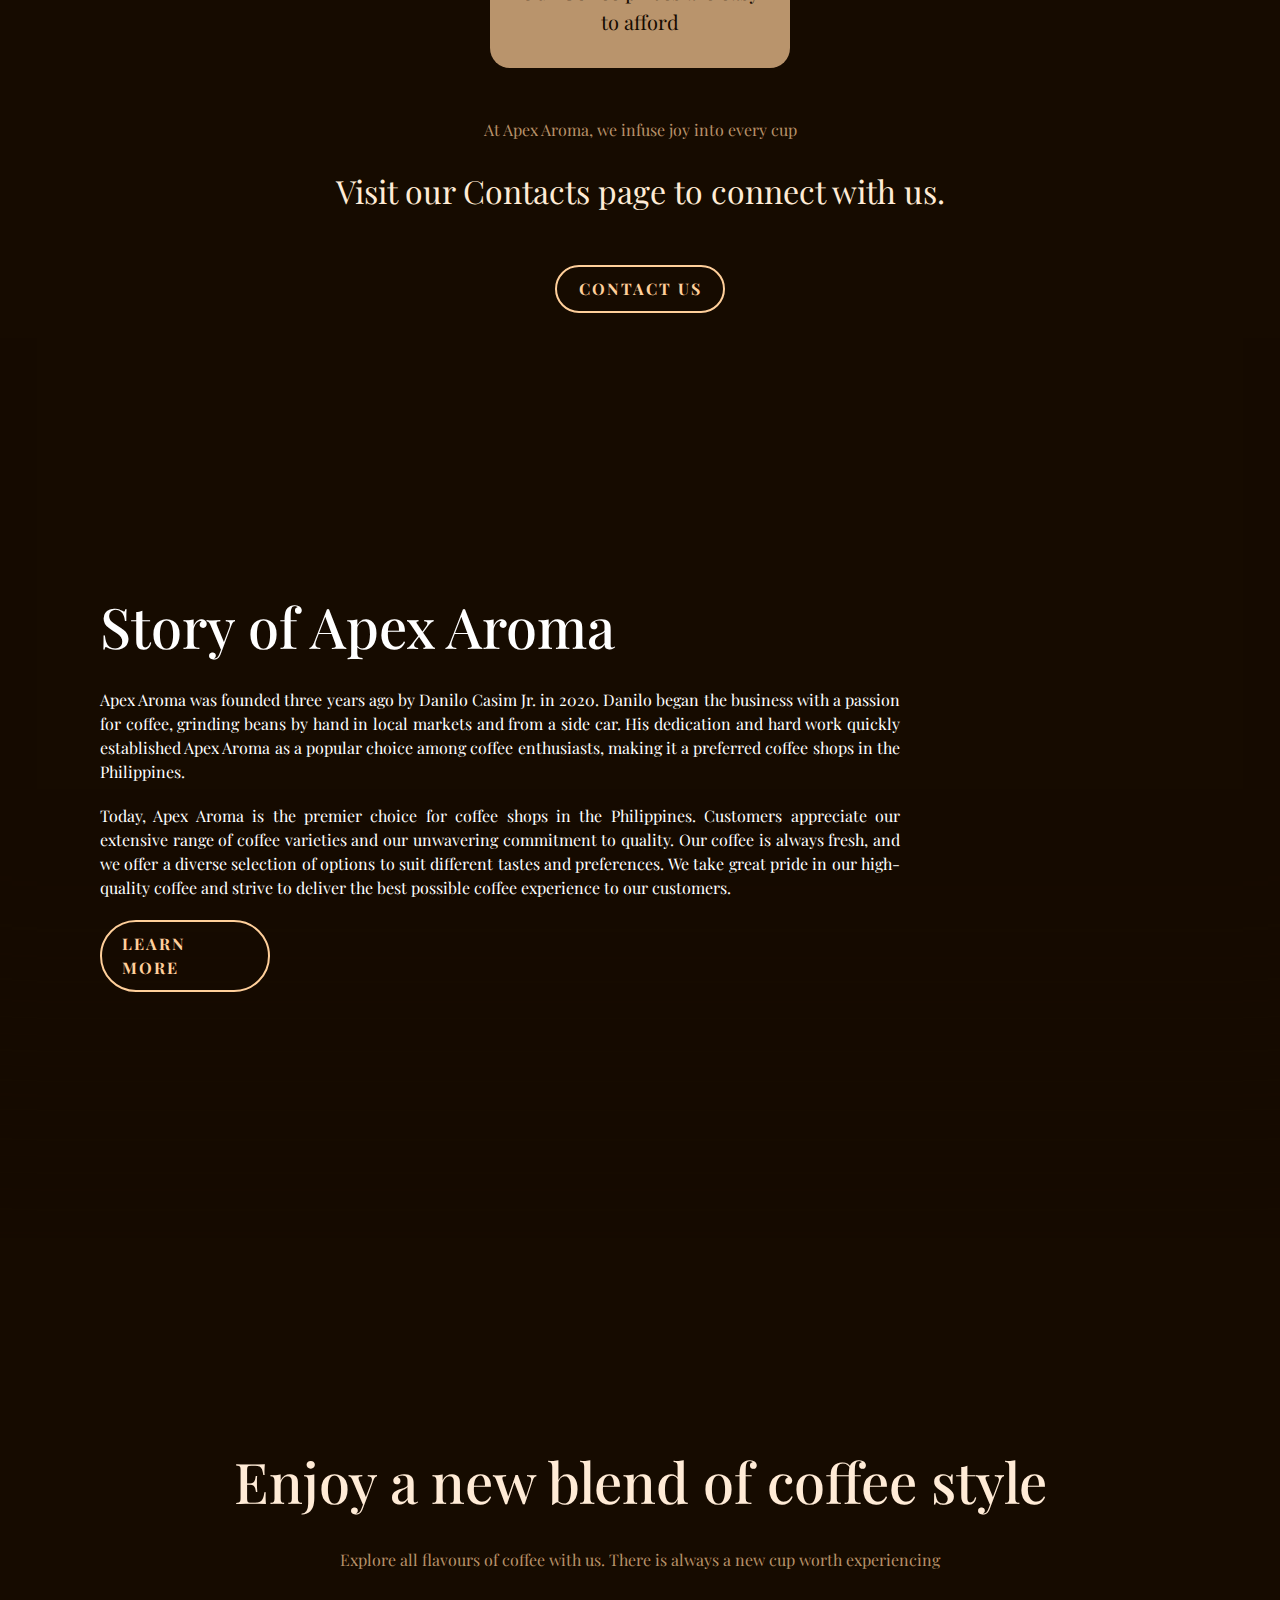
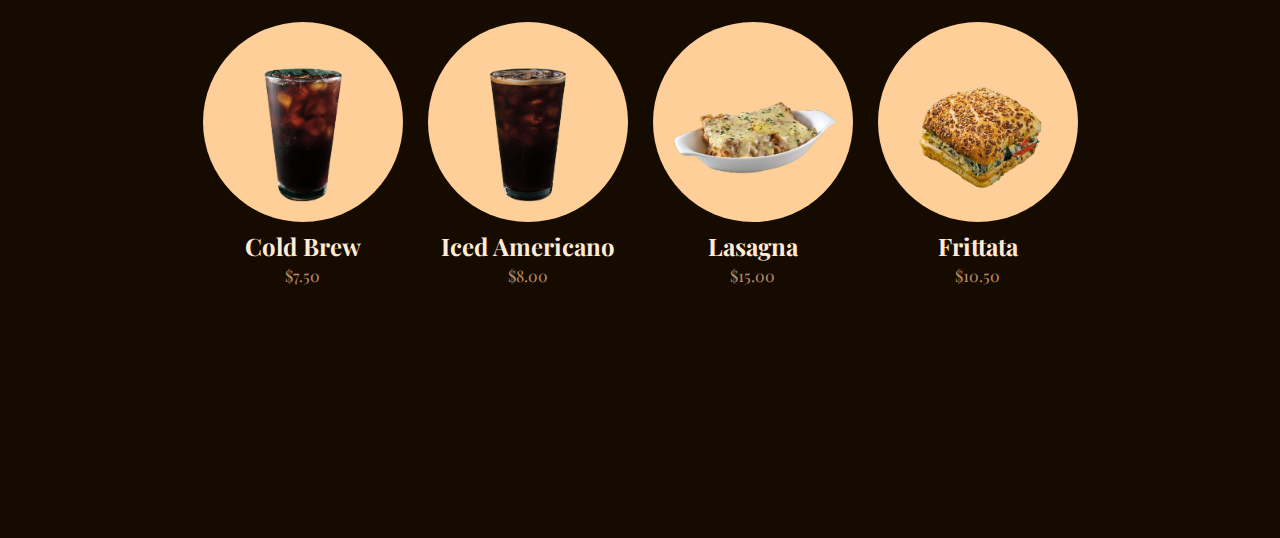
==== commit 45b7c3aa: "Fix padding left in landing page content" ====
--- a/index.html
+++ b/index.html
@@ -145,47 +145,43 @@
         <div class="coffee-wrapper">
             <div class="coffee-container">
                 <div class="coffee-img">
-                    <img src="images/americano.jpeg" alt="americano" />
+                    <a href="pages/menu.html"> <img src="images/Drinks/Cold Coffees/ColdBrew.png" alt="ColdBrew" /></a>
+
                 </div>
                 <div class="coffee-content">
-                    <h2>Americano</h2>
-                    <p class="brown">Coffee 50% | Milk 50%</p>
-                    <p>$8.50</p>
+                    <h2>Cold Brew</h2>
+                    <p class="brown">$7.50</p>
                 </div>
-                <a href="#">Order Now</a>
             </div>
             <div class="coffee-container">
                 <div class="coffee-img">
-                    <img src="images/americano.jpeg" alt="americano" />
+                    <a href="pages/menu.html"> <img src="images/Drinks/Espresso/americano.png" alt="americano" />
+                    </a>
                 </div>
                 <div class="coffee-content">
-                    <h2>Americano</h2>
-                    <p class="brown">Coffee 50% | Milk 50%</p>
-                    <p>$8.50</p>
+                    <h2>Iced Americano</h2>
+                    <p class="brown">$8.00</p>
                 </div>
-                <a href="#">Order Now</a>
             </div>
             <div class="coffee-container">
                 <div class="coffee-img">
-                    <img src="images/americano.jpeg" alt="americano" />
+                    <a href="pages/menu.html"> <img src="images/Food/Pasta/Plant-BasedClassicLasagna.png" alt="Lasagna" />
+                    </a>
                 </div>
                 <div class="coffee-content">
-                    <h2>Americano</h2>
-                    <p class="brown">Coffee 50% | Milk 50%</p>
-                    <p>$8.50</p>
+                    <h2>Lasagna</h2>
+                    <p class="brown">$15.00</p>
                 </div>
-                <a href="#">Order Now</a>
             </div>
             <div class="coffee-container">
                 <div class="coffee-img">
-                    <img src="images/americano.jpeg" alt="americano" />
+                    <a href="pages/menu.html"> <img src="images/Food/Sandwiches/RoastedVegetableFrittata.png" alt="Frittata" />
+                    </a>
                 </div>
                 <div class="coffee-content">
-                    <h2>Americano</h2>
-                    <p class="brown">Coffee 50% | Milk 50%</p>
-                    <p>$8.50</p>
+                    <h2>Frittata</h2>
+                    <p class="brown">$10.50</p>
                 </div>
-                <a href="#">Order Now</a>
             </div>
 
 
--- a/styles.css
+++ b/styles.css
@@ -269,13 +269,14 @@
   flex-wrap: wrap;
   justify-content: center;
   align-items: center;
-  border: 2px solid var(--btn);
   margin: 50px 0;
 }
 
 .products-gallery img {
   height: auto;
-  width: 300px;
+  width: 200px;
+  background-color: #ffcf9a;
+  border-radius: 50%;
 }
 
 .coffee-content {
@@ -285,20 +286,6 @@
 
 .coffee-content .brown {
   color: var(--text-content);
-}
-
-.products-gallery a {
-  text-decoration: none;
-  background-color: var(--btn);
-  color: var(--brown);
-  padding: 10px 20px;
-  border-radius: 50px;
-  margin: 15px 0 -20px;
-}
-
-.products-gallery a:hover {
-  transform: scale(1.1);
-  transition: 0.2s ease-in;
 }
 
 /* PRELOADER */
@@ -373,6 +360,7 @@
   .about-section {
     margin: 0 -100px;
     padding: 0 35%;
+    padding-top: 100px;
   }
   nav {
     display: flex;
@@ -397,6 +385,7 @@
   }
   .products-gallery {
     text-align: center;
+    padding-top: 100px;
   }
   .burger,
   .logo {
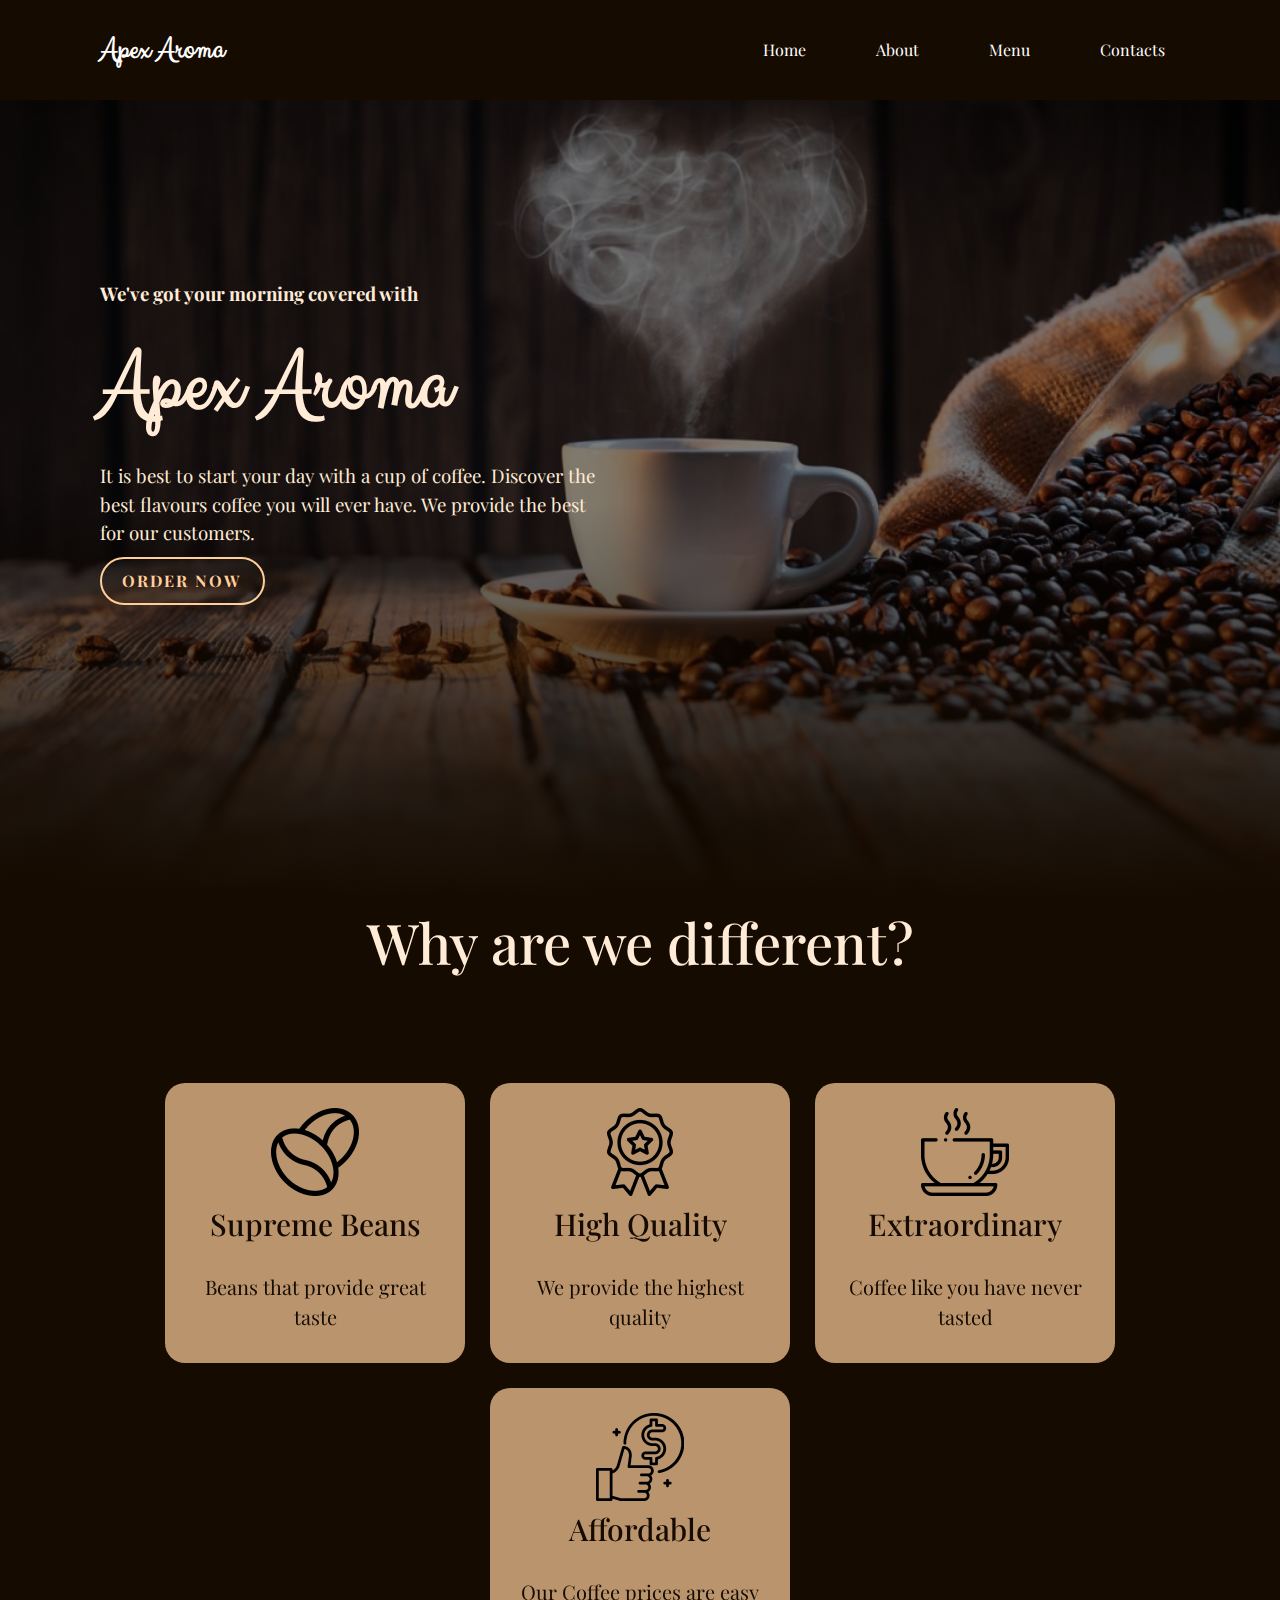
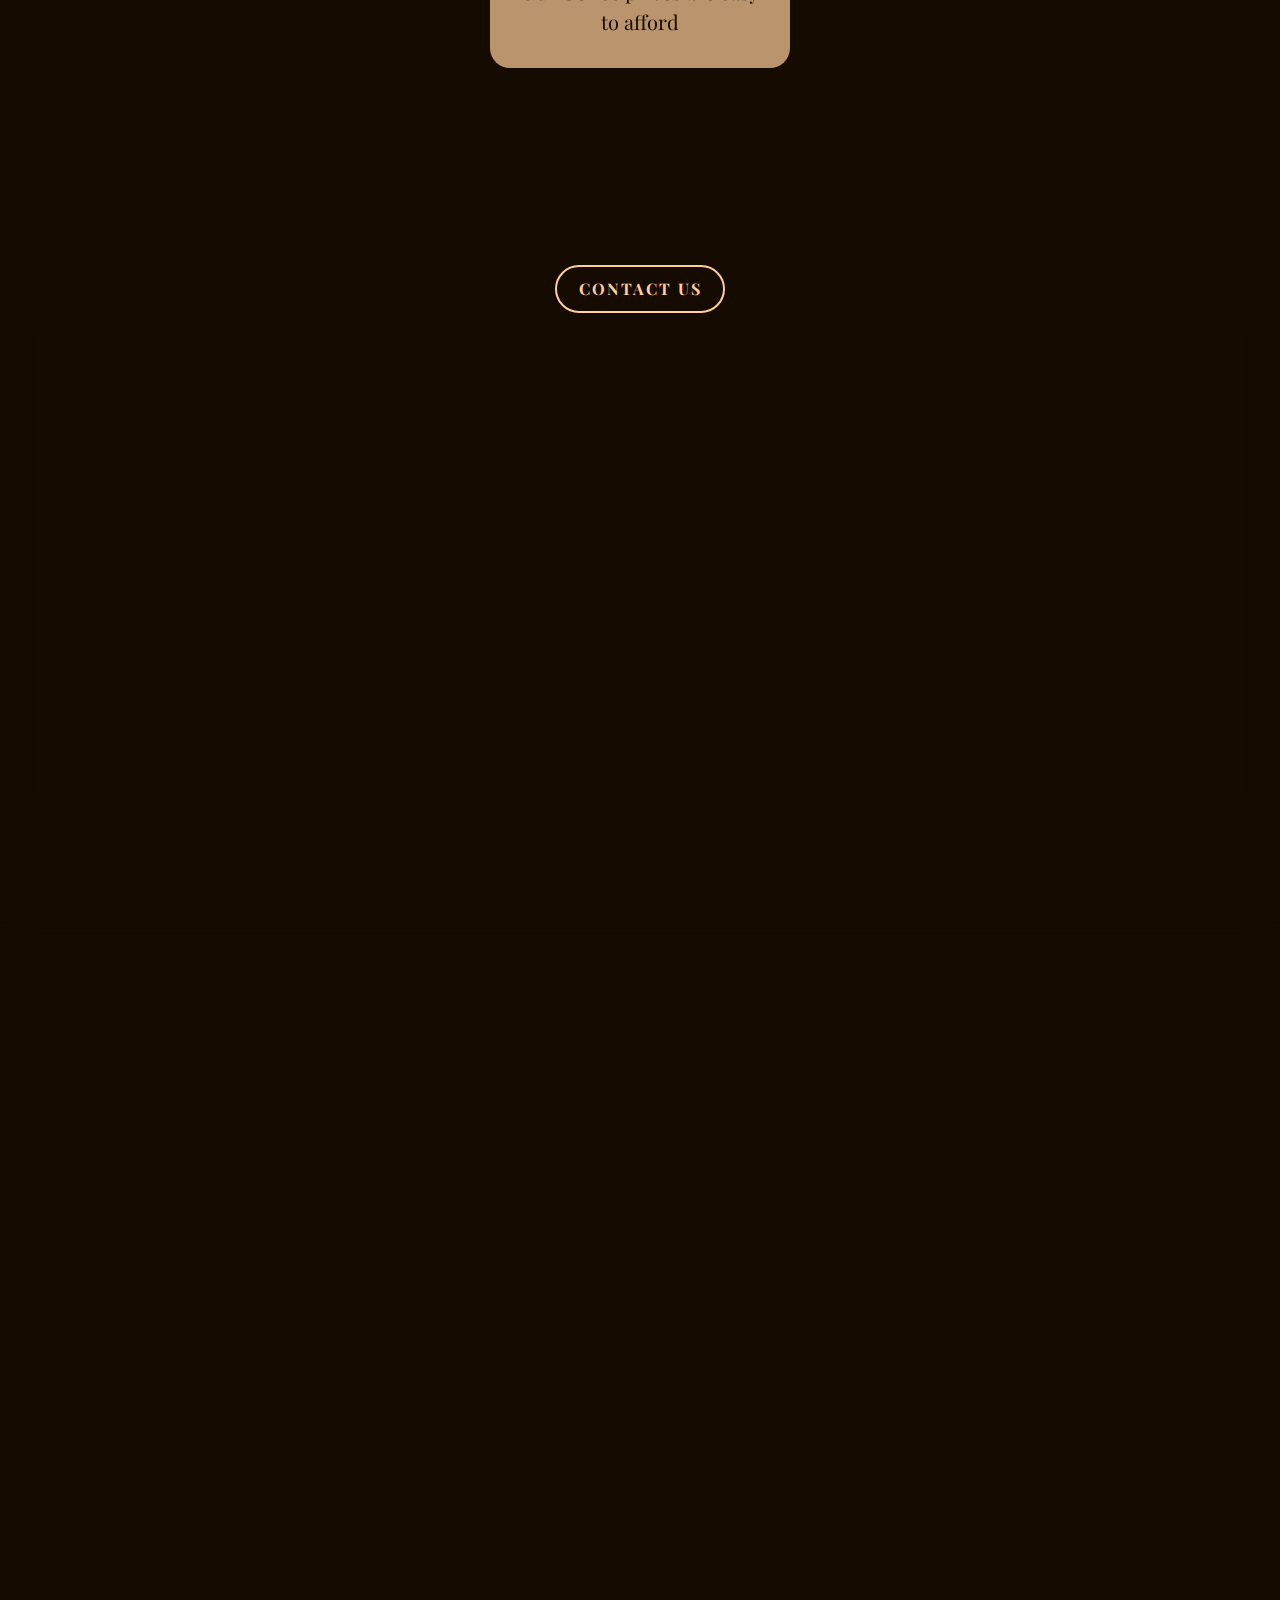
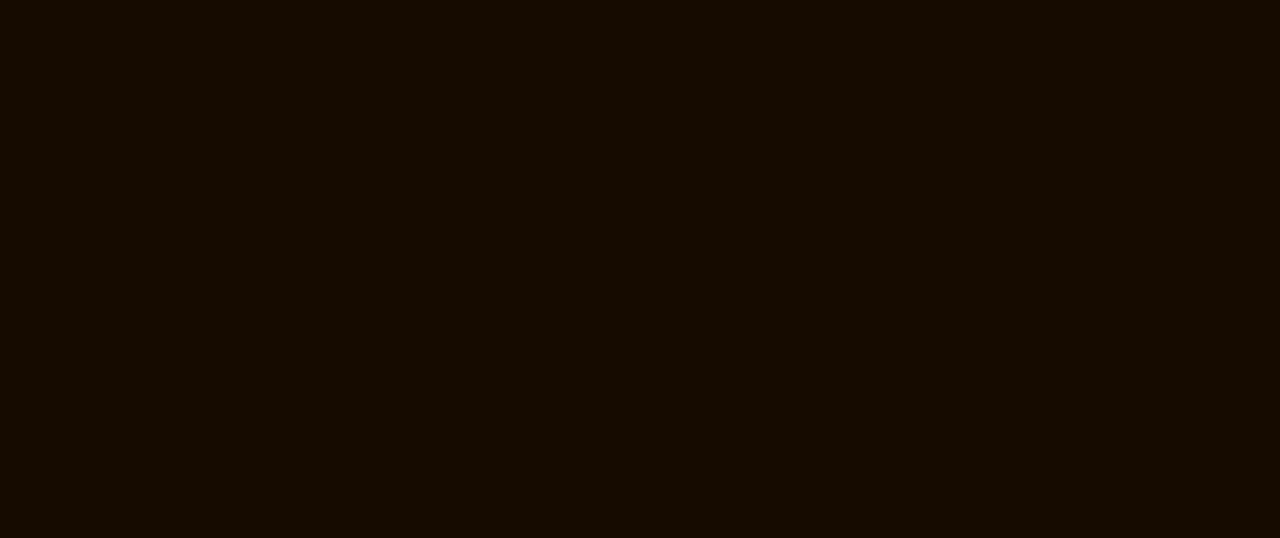
==== commit 02eb92a0: "Add side cart to main and animation" ====
--- a/index.html
+++ b/index.html
@@ -60,7 +60,7 @@
           </div>    
         
         </nav>
-        <div class="landing-page-content">
+        <div class="landing-page-content hidden">
             <h3>We've got your morning covered with</h3>
             <h1 class="brand-name">Apex Aroma</h1>
             <h3 class="heading-description">
@@ -70,10 +70,10 @@
         </div>
     </div>
     <div class="featured-section">
-        <h2>Why are we different?</h2>
-        <p>We don’t just make your coffee, we make your day!</p>
+        <h2 class="hidden">Why are we different?</h2>
+        <p class="hidden">We don’t just make your coffee, we make your day!</p>
         <div class="wrapper">
-            <div class="item">
+            <div class="item hidden">
                 <div class="item-image">
                     <img src="images/coffee-beans 1.png" alt="coffee beans" />
                 </div>
@@ -84,7 +84,7 @@
                     <p>Beans that provide great taste</p>
                 </div>
             </div>
-            <div class="item">
+            <div class="item hidden">
                 <div class="item-image">
                     <img src="images/badge 1.png" alt="badge" />
                 </div>
@@ -95,7 +95,7 @@
                     <p>We provide the highest quality</p>
                 </div>
             </div>
-            <div class="item">
+            <div class="item hidden">
                 <div class="item-image">
                     <img src="images/coffee-cup 1.png" alt="cup" />
                 </div>
@@ -106,7 +106,7 @@
                     <p>Coffee like you have never tasted</p>
                 </div>
             </div>
-            <div class="item">
+            <div class="item hidden">
                 <div class="item-image">
                     <img src="images/best-price 1.png" alt="best price" />
                 </div>
@@ -119,31 +119,31 @@
             </div>
         </div>
         <div class="contacts">
-            <p>
+            <p class="hidden">
                 At Apex Aroma, we infuse joy into every cup
                 <span class="block">Visit our Contacts page to connect with us.
             </span>
             </p>
-            <a class="btn btn-contacts" href="pages/contact.html">Contact Us</a>
+            <a class="btn btn-contacts hiddden" href="pages/contact.html">Contact Us</a>
         </div>
     </div>
     <div class="about-section">
-        <h2>Story of Apex Aroma</h2>
-        <p>
+        <h2 class="hidden">Story of Apex Aroma</h2>
+        <p class="hidden">
             Apex Aroma was founded three years ago by Danilo Casim Jr. in 2020. Danilo began the business with a passion for coffee, grinding beans by hand in local markets and from a side car. His dedication and hard work quickly established Apex Aroma as a popular
             choice among coffee enthusiasts, making it a preferred coffee shops in the Philippines.
         </p>
-        <p>
+        <p class="hidden">
             Today, Apex Aroma is the premier choice for coffee shops in the Philippines. Customers appreciate our extensive range of coffee varieties and our unwavering commitment to quality. Our coffee is always fresh, and we offer a diverse selection of options
             to suit different tastes and preferences. We take great pride in our high-quality coffee and strive to deliver the best possible coffee experience to our customers.
         </p>
-        <a class="btn btn-about" href="pages/about.html">Learn More</a>
+        <a class="btn btn-about hidden" href="pages/about.html">Learn More</a>
     </div>
     <div class="products-gallery">
-        <h2 class="heading">Enjoy a new blend of coffee style</h2>
-        <p class="description">Explore all flavours of coffee with us. There is always a new cup worth experiencing</p>
+        <h2 class="heading hidden">Enjoy a new blend of coffee style</h2>
+        <p class="description hidden">Explore all flavours of coffee with us. There is always a new cup worth experiencing</p>
         <div class="coffee-wrapper">
-            <div class="coffee-container">
+            <div class="coffee-container hidden">
                 <div class="coffee-img">
                     <a href="pages/menu.html"> <img src="images/Drinks/Cold Coffees/ColdBrew.png" alt="ColdBrew" /></a>
 
@@ -153,7 +153,7 @@
                     <p class="brown">$7.50</p>
                 </div>
             </div>
-            <div class="coffee-container">
+            <div class="coffee-container hidden">
                 <div class="coffee-img">
                     <a href="pages/menu.html"> <img src="images/Drinks/Espresso/americano.png" alt="americano" />
                     </a>
@@ -163,7 +163,7 @@
                     <p class="brown">$8.00</p>
                 </div>
             </div>
-            <div class="coffee-container">
+            <div class="coffee-container hidden">
                 <div class="coffee-img">
                     <a href="pages/menu.html"> <img src="images/Food/Pasta/Plant-BasedClassicLasagna.png" alt="Lasagna" />
                     </a>
@@ -173,7 +173,7 @@
                     <p class="brown">$15.00</p>
                 </div>
             </div>
-            <div class="coffee-container">
+            <div class="coffee-container hidden">
                 <div class="coffee-img">
                     <a href="pages/menu.html"> <img src="images/Food/Sandwiches/RoastedVegetableFrittata.png" alt="Frittata" />
                     </a>
@@ -192,7 +192,7 @@
     </div>
     </div>
     </div>
-    <script src="index.js"></script>
+    <script defer src="index.js"></script>
 </body>
 
 </html>--- a/styles.css
+++ b/styles.css
@@ -393,6 +393,9 @@
     cursor: pointer;
     z-index: 6;
   }
+  #preloader {
+    display: none;
+  }
 }
 
 .nav-active {
@@ -425,3 +428,47 @@
 .nav-active {
   transform: translateX(0%);
 }
+
+/* ANIMATION */
+
+.hidden {
+  opacity: 0;
+  transition: all 1s;
+}
+
+.show {
+  opacity: 1;
+}
+
+.coffee-wrapper .hidden,
+.wrapper .hidden {
+  opacity: 0;
+  filter: blur(5px);
+  transform: translateX(-100px);
+  transition: all 1s;
+}
+
+.coffee-wrapper .show,
+.wrapper .hidden {
+  opacity: 1;
+  filter: blur(0);
+  transform: translateX(0);
+}
+
+.coffee-container:nth-child(2) {
+  transition-delay: 200ms;
+}
+
+.coffee-container:nth-child(3) {
+  transition-delay: 400ms;
+}
+
+.coffee-container:nth-child(4) {
+  transition-delay: 600ms;
+}
+
+@media (prefers-reduced-motion) {
+  .hidden {
+    transition: none;
+  }
+}
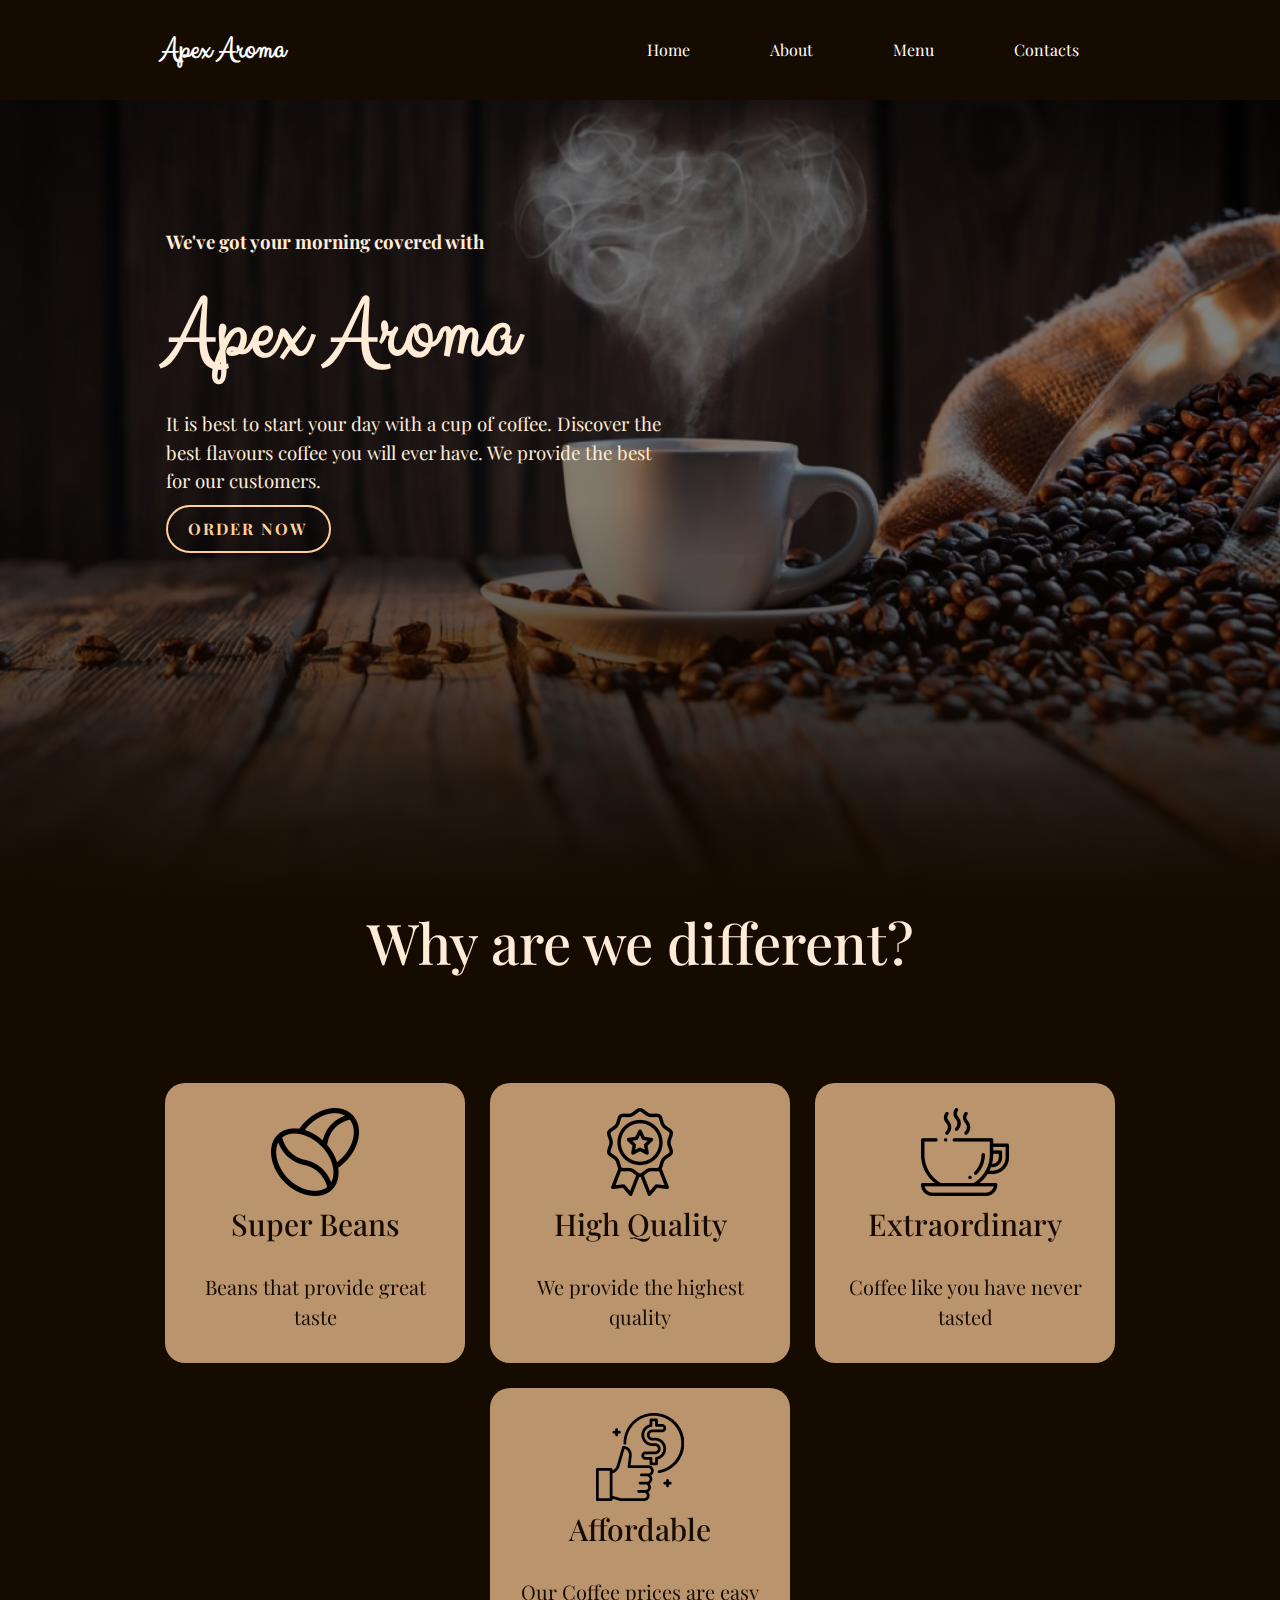
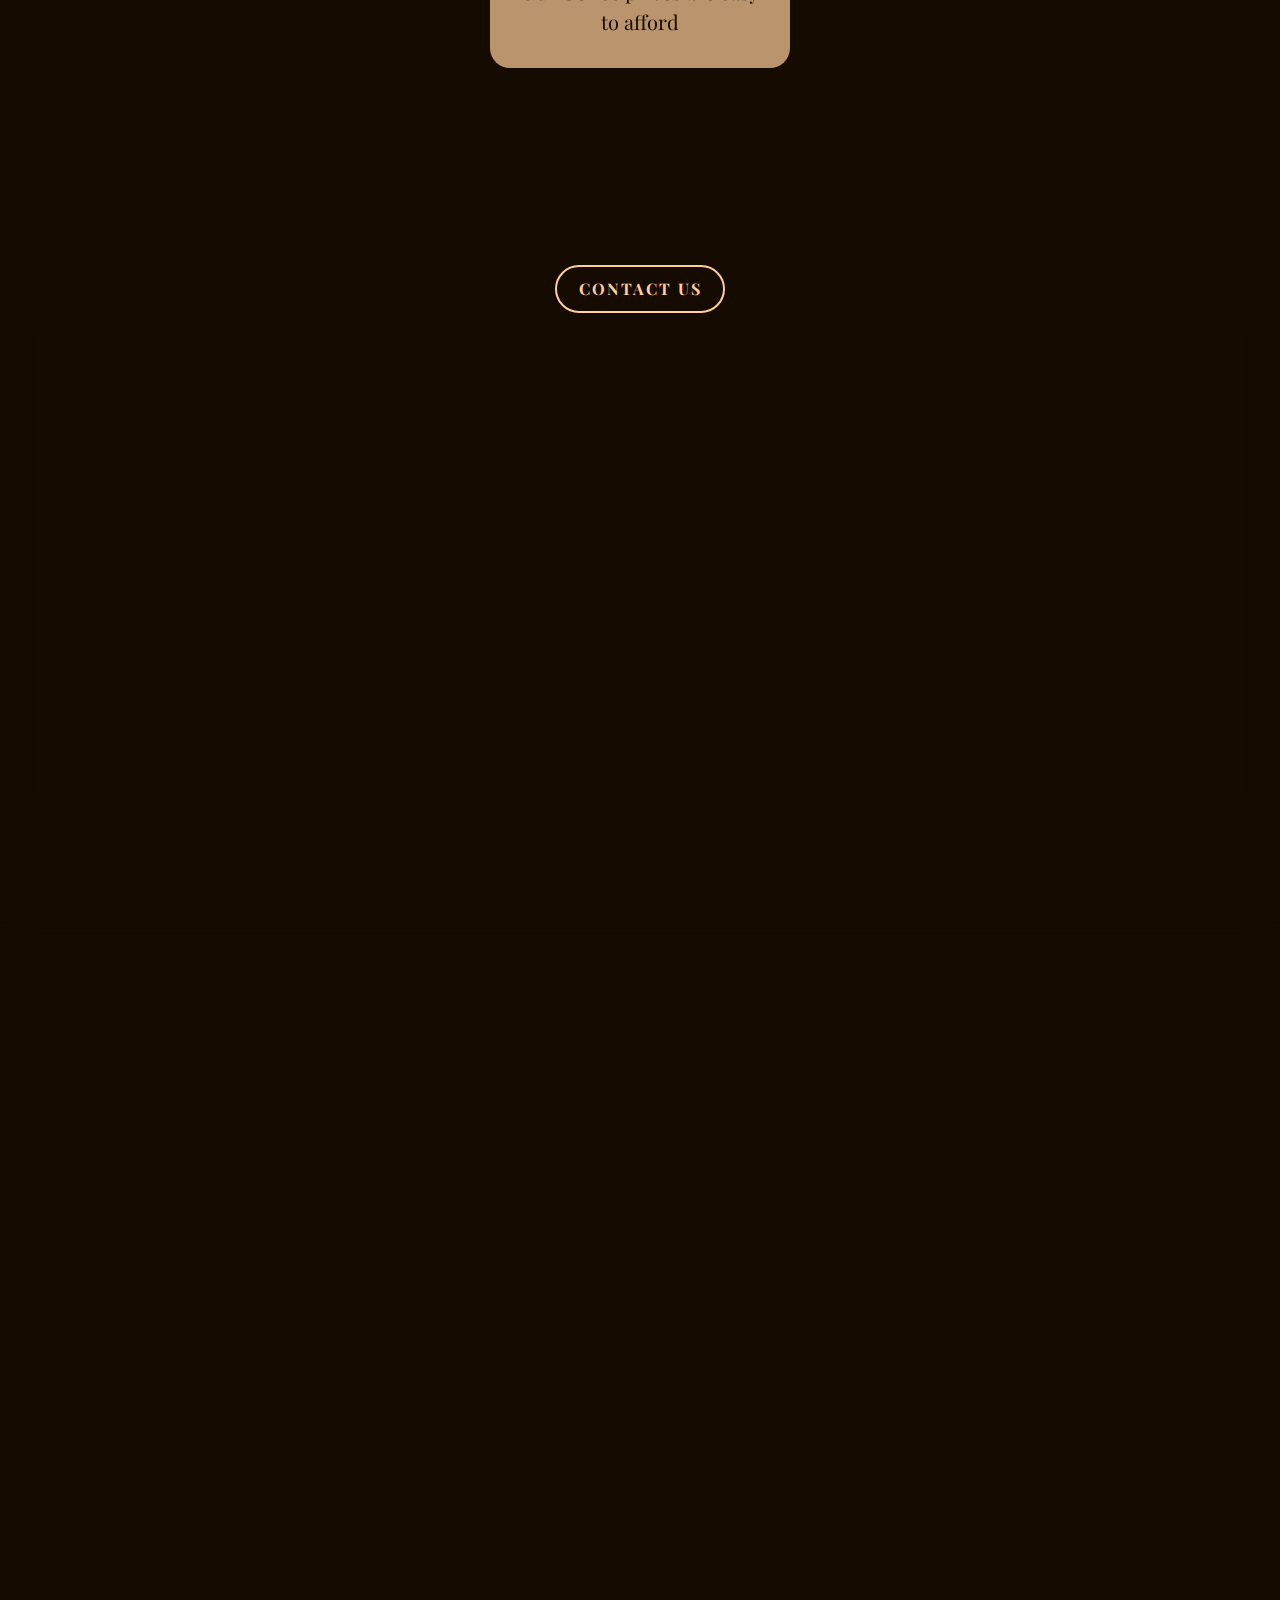
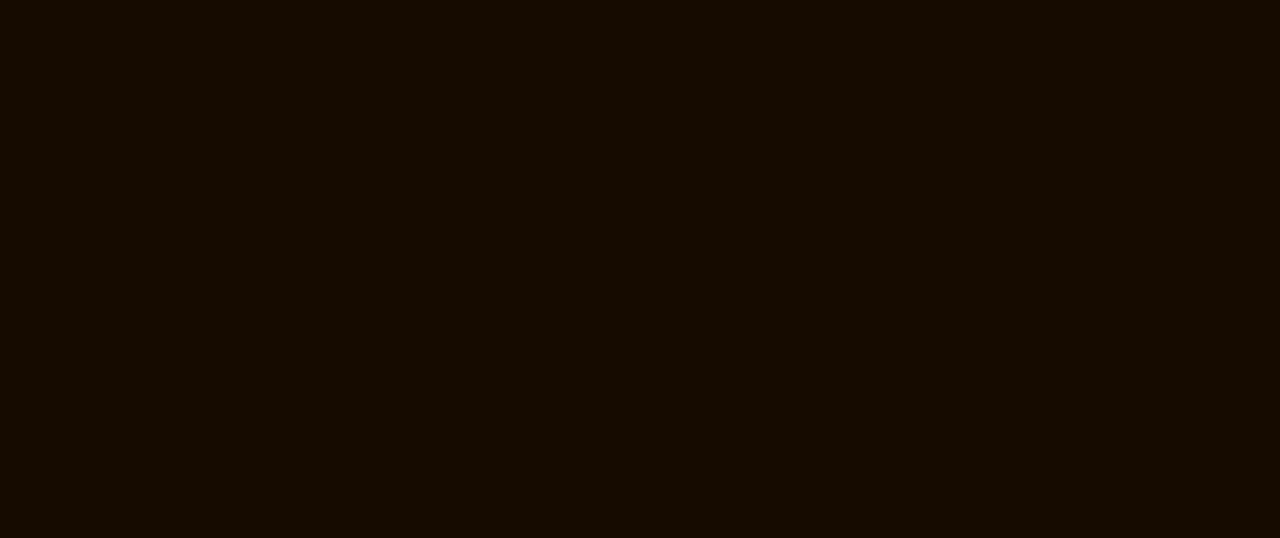
==== commit ee9473cf: "Fix overflow and enable preloader in mobile" ====
--- a/index.html
+++ b/index.html
@@ -78,7 +78,7 @@
                     <img src="images/coffee-beans 1.png" alt="coffee beans" />
                 </div>
                 <div class="item-title">
-                    <h2>Supreme Beans</h2>
+                    <h2>Super Beans</h2>
                 </div>
                 <div class="item-description">
                     <p>Beans that provide great taste</p>
--- a/styles.css
+++ b/styles.css
@@ -48,16 +48,15 @@
   position: sticky;
   top: 0;
   display: flex;
-  justify-content: space-between;
+  justify-content: space-around;
   align-items: center;
   height: 100px;
-  padding: 0 100px;
   background-color: var(--brown);
 }
 
 .nav-links {
   display: flex;
-  justify-content: space-around;
+  justify-content: space-evenly;
   width: 40%;
 }
 
@@ -108,9 +107,9 @@
 .landing-page-content {
   display: flex;
   flex-direction: column;
-  margin: 180px 100px 0;
   row-gap: 10px;
   color: var(--text-heading);
+  padding: 10% 13% 13% 13%;
 }
 
 .brand-name {
@@ -214,7 +213,7 @@
     url(images/coffee-bg.png) no-repeat right 0 center / cover var(--brown);
   box-shadow: inset 0 -412px 500px -270px #160b00;
   gap: 20px;
-  padding: 100px;
+  padding: 10%;
 }
 
 .about-section h2 {
@@ -347,19 +346,15 @@
   body {
     overflow-x: hidden;
   }
-  .landing-page {
-    margin: 0 -100px;
-  }
   .loading .line-box {
     width: 60%;
   }
   .landing-page-content {
-    margin-top: 20%;
-    padding: 0 10%;
+    width: 100vw;
+    padding-top: 30%;
   }
   .about-section {
-    margin: 0 -100px;
-    padding: 0 35%;
+    width: 100vw;
     padding-top: 100px;
   }
   nav {
@@ -379,6 +374,7 @@
     width: 100%;
     transform: translateX(100%);
     transition: transform 0.5s ease-in;
+    display: none;
   }
   .nav-links li {
     opacity: 0;
@@ -392,9 +388,6 @@
     display: block;
     cursor: pointer;
     z-index: 6;
-  }
-  #preloader {
-    display: none;
   }
 }
 
